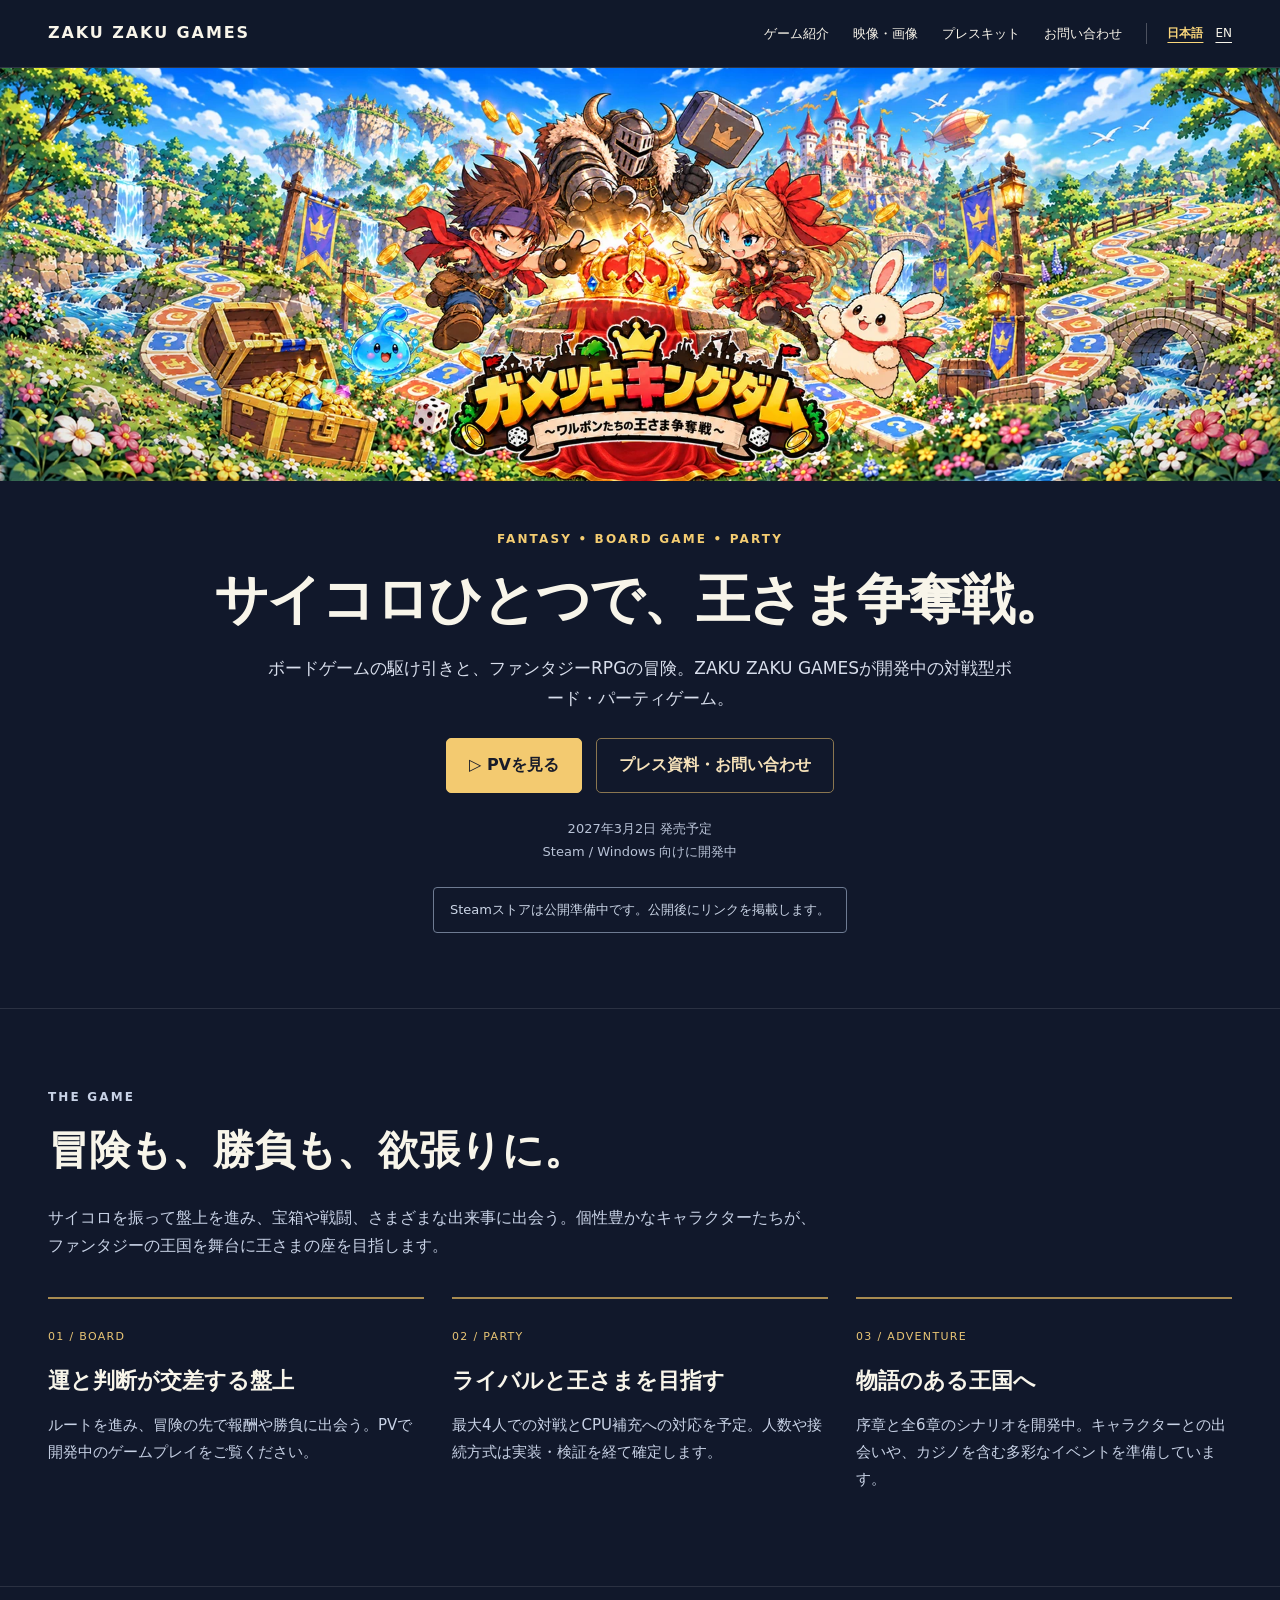
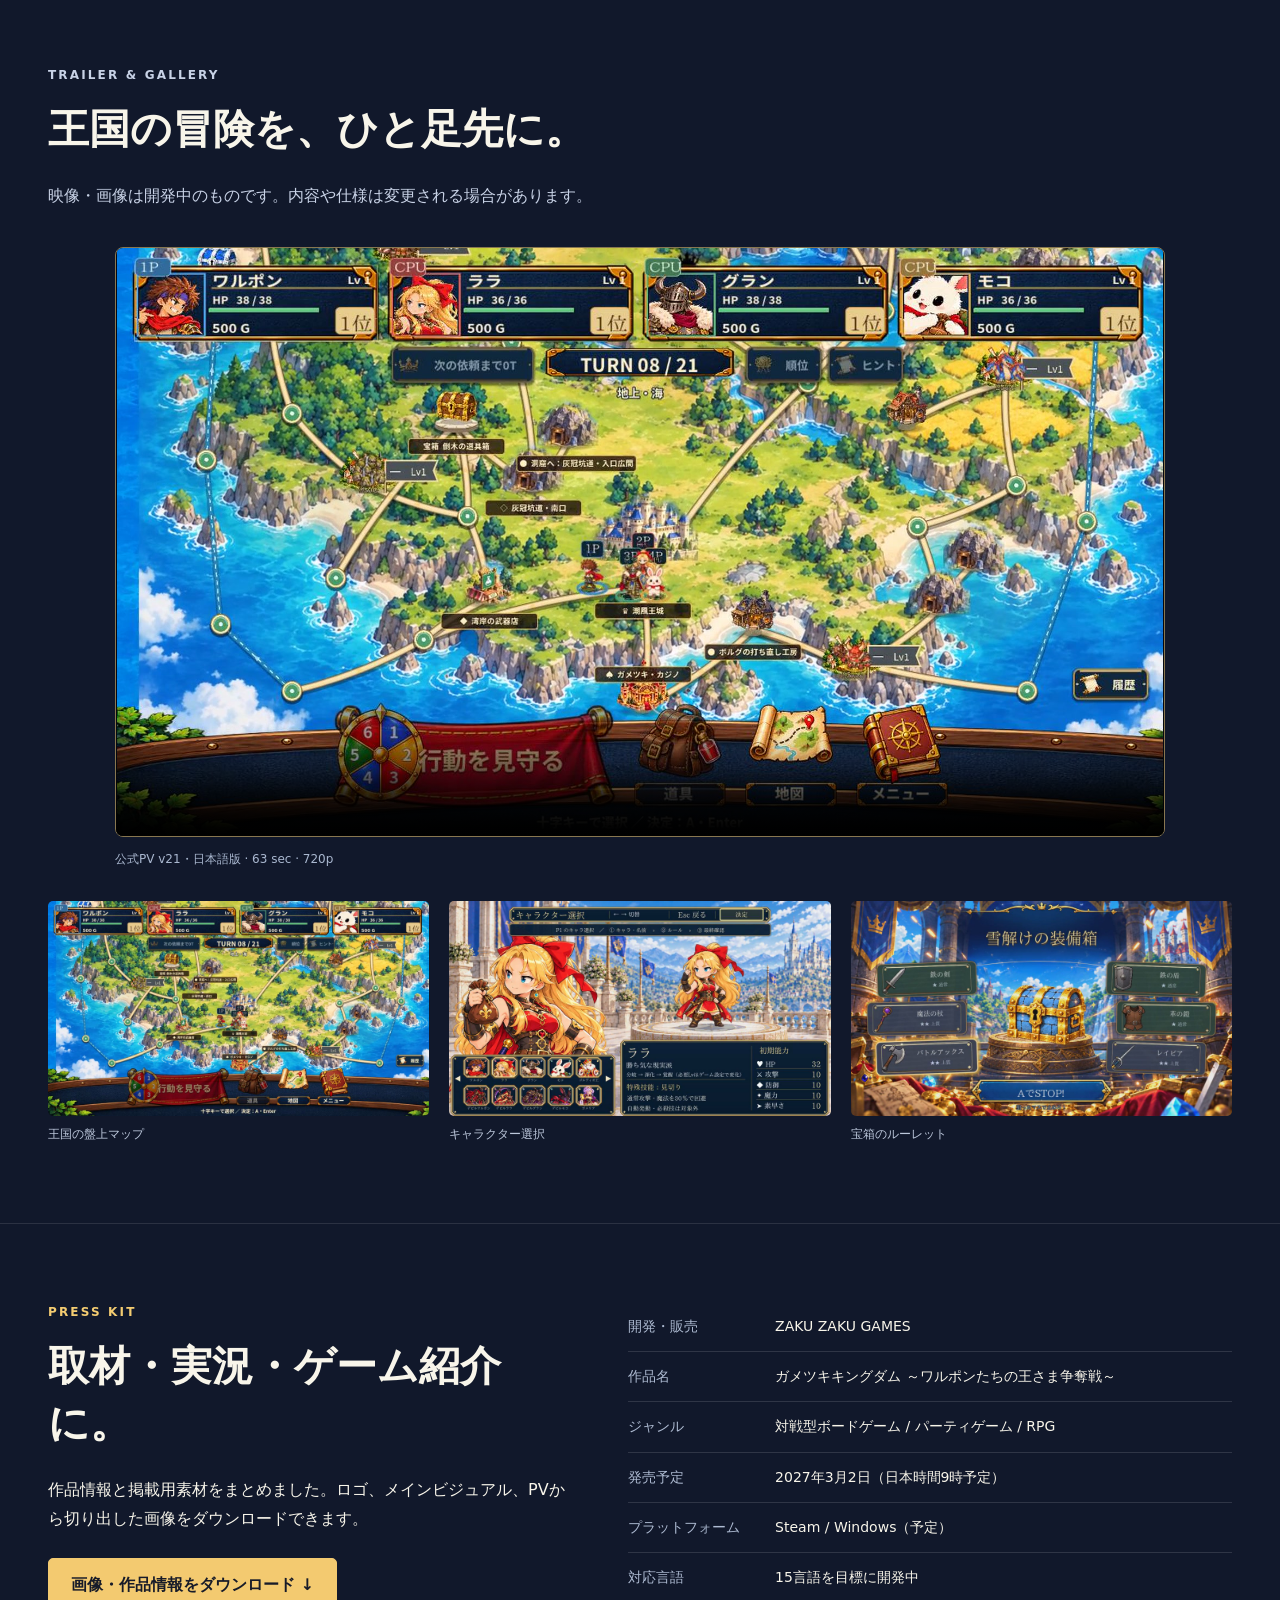
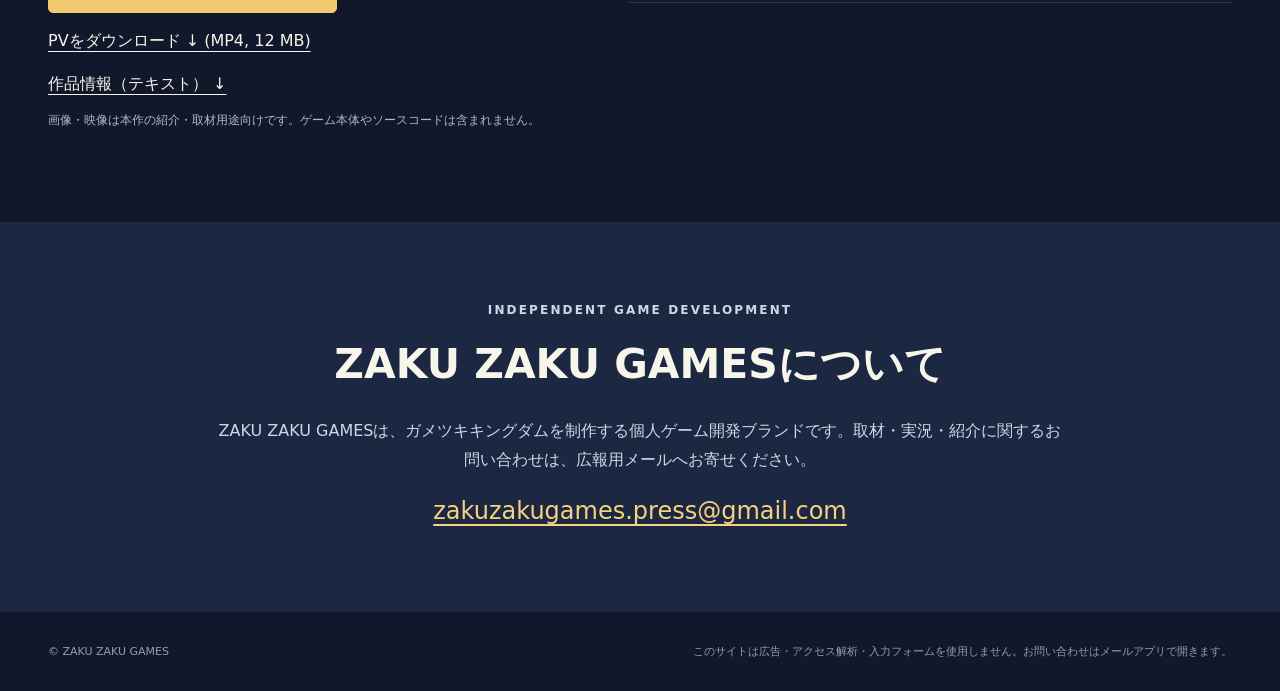
==== index.html @ ec9ef12f "Add approved bilingual website and promotional media" ====
<!doctype html><html lang="ja"><head><meta charset="utf-8"><meta name="viewport" content="width=device-width,initial-scale=1"><title>ガメツキキングダム ～ワルポンたちの王さま争奪戦～ | ZAKU ZAKU GAMES</title><meta name="description" content="ボードゲームの駆け引きと、ファンタジーRPGの冒険。ZAKU ZAKU GAMESが開発中の対戦型ボード・パーティゲーム。"><meta name="theme-color" content="#11182b"><meta property="og:type" content="website"><meta property="og:title" content="ガメツキキングダム ～ワルポンたちの王さま争奪戦～"><meta property="og:description" content="ボードゲームの駆け引きと、ファンタジーRPGの冒険。ZAKU ZAKU GAMESが開発中の対戦型ボード・パーティゲーム。"><meta property="og:image" content="./assets/hero-ja-wide.webp"><link rel="stylesheet" href="./style.css"><link rel="alternate" hreflang="ja" href="./index.html"><link rel="alternate" hreflang="en" href="./en/index.html"></head><body><a class="skip" href="#main">本文へ移動</a><header><nav aria-label="メインナビゲーション"><a class="brand" href="./index.html">ZAKU ZAKU GAMES</a><a class="navlink" href="#game">ゲーム紹介</a><a class="navlink" href="#media">映像・画像</a><a class="navlink" href="#press">プレスキット</a><a class="navlink" href="#contact">お問い合わせ</a><div class="lang"><a href="./index.html" lang="ja" aria-current="page">日本語</a><a href="./en/index.html" lang="en" >EN</a></div></nav></header><main id="main"><picture><source media="(max-width:750px)" srcset="./assets/hero-ja-narrow.webp"><img class="hero-art" src="./assets/hero-ja-wide.webp" width="1920" height="620" alt="ガメツキキングダム ～ワルポンたちの王さま争奪戦～" fetchpriority="high"></picture><section class="intro"><p class="eyebrow">FANTASY • BOARD GAME • PARTY</p><h1>サイコロひとつで、王さま争奪戦。</h1><p class="lead">ボードゲームの駆け引きと、ファンタジーRPGの冒険。ZAKU ZAKU GAMESが開発中の対戦型ボード・パーティゲーム。</p><div class="buttons"><a class="button" href="#media">▷ PVを見る</a><a class="button secondary" href="#press">プレス資料・お問い合わせ</a></div><p class="release">2027年3月2日 発売予定<br>Steam / Windows 向けに開発中</p><p class="steam-note">Steamストアは公開準備中です。公開後にリンクを掲載します。</p></section><div class="divider"><section class="section" id="game"><div class="section-head"><p class="eyebrow">THE GAME</p><h2>冒険も、勝負も、欲張りに。</h2><p>サイコロを振って盤上を進み、宝箱や戦闘、さまざまな出来事に出会う。個性豊かなキャラクターたちが、ファンタジーの王国を舞台に王さまの座を目指します。</p></div><div class="cards"><article class="card"><small>01 / BOARD</small><h3>運と判断が交差する盤上</h3><p>ルートを進み、冒険の先で報酬や勝負に出会う。PVで開発中のゲームプレイをご覧ください。</p></article><article class="card"><small>02 / PARTY</small><h3>ライバルと王さまを目指す</h3><p>最大4人での対戦とCPU補充への対応を予定。人数や接続方式は実装・検証を経て確定します。</p></article><article class="card"><small>03 / ADVENTURE</small><h3>物語のある王国へ</h3><p>序章と全6章のシナリオを開発中。キャラクターとの出会いや、カジノを含む多彩なイベントを準備しています。</p></article></div></section></div><div class="divider"><section class="section" id="media"><div class="section-head"><p class="eyebrow">TRAILER & GALLERY</p><h2>王国の冒険を、ひと足先に。</h2><p>映像・画像は開発中のものです。内容や仕様は変更される場合があります。</p></div><div class="video-wrap"><video controls playsinline preload="none" poster="./assets/screen-10.jpg" aria-label="公式PV v21・日本語版"><source src="./assets/pv-ja.mp4" type="video/mp4"></video><p class="notice">公式PV v21・日本語版 · 63 sec · 720p</p></div><div class="gallery"><figure><a href="./assets/screen-10.jpg"><img src="./assets/screen-10.jpg" alt="王国の盤上マップ" loading="lazy" width="1920" height="1080"></a><figcaption>王国の盤上マップ</figcaption></figure><figure><a href="./assets/screen-20.jpg"><img src="./assets/screen-20.jpg" alt="キャラクター選択" loading="lazy" width="1920" height="1080"></a><figcaption>キャラクター選択</figcaption></figure><figure><a href="./assets/screen-30.jpg"><img src="./assets/screen-30.jpg" alt="宝箱のルーレット" loading="lazy" width="1920" height="1080"></a><figcaption>宝箱のルーレット</figcaption></figure></div></section></div><div class="divider"><section class="section" id="press"><div class="press-grid"><div><p class="eyebrow">PRESS KIT</p><h2>取材・実況・ゲーム紹介に。</h2><p>作品情報と掲載用素材をまとめました。ロゴ、メインビジュアル、PVから切り出した画像をダウンロードできます。</p><div class="press-actions"><a class="button" href="./press/press-images.zip" download>画像・作品情報をダウンロード ↓</a><a href="./assets/pv-ja.mp4" download>PVをダウンロード ↓ (MP4, 12 MB)</a><a href="./press/facts-ja.txt" download>作品情報（テキスト） ↓</a></div><p class="notice">画像・映像は本作の紹介・取材用途向けです。ゲーム本体やソースコードは含まれません。</p></div><dl class="facts"><div><dt>開発・販売</dt><dd>ZAKU ZAKU GAMES</dd></div><div><dt>作品名</dt><dd>ガメツキキングダム ～ワルポンたちの王さま争奪戦～</dd></div><div><dt>ジャンル</dt><dd>対戦型ボードゲーム / パーティゲーム / RPG</dd></div><div><dt>発売予定</dt><dd>2027年3月2日（日本時間9時予定）</dd></div><div><dt>プラットフォーム</dt><dd>Steam / Windows（予定）</dd></div><div><dt>対応言語</dt><dd>15言語を目標に開発中</dd></div></dl></div></section></div><div class="contact" id="contact"><section class="section"><p class="eyebrow">INDEPENDENT GAME DEVELOPMENT</p><h2>ZAKU ZAKU GAMESについて</h2><p>ZAKU ZAKU GAMESは、ガメツキキングダムを制作する個人ゲーム開発ブランドです。取材・実況・紹介に関するお問い合わせは、広報用メールへお寄せください。</p><a class="email" href="mailto:zakuzakugames.press@gmail.com">zakuzakugames.press@gmail.com</a></section></div></main><footer><span>© ZAKU ZAKU GAMES</span><p>このサイトは広告・アクセス解析・入力フォームを使用しません。お問い合わせはメールアプリで開きます。</p></footer></body></html>
---- style.css ----
*{box-sizing:border-box}html{scroll-behavior:smooth;scroll-padding-top:90px}body{margin:0;background:#11182b;color:#f8f5ea;font-family:system-ui,-apple-system,"Noto Sans JP",sans-serif;line-height:1.8}a{color:inherit;text-underline-offset:5px}a:hover{color:#fbd77b}a:focus-visible,video:focus-visible{outline:3px solid #fbd77b;outline-offset:5px}.skip{position:absolute;top:-70px}.skip:focus{top:10px;background:#11182b;padding:10px;z-index:10}header{background:#11182bf5;border-bottom:1px solid #ffffff20;position:sticky;top:0;z-index:5}nav{max-width:1240px;margin:auto;display:flex;gap:24px;align-items:center;padding:19px 28px}.brand{font-size:16px;letter-spacing:.12em;font-weight:850;text-decoration:none;margin-right:auto}.navlink{font-size:13px;text-decoration:none}.lang{font-size:12px;display:flex;gap:12px;border-left:1px solid #ffffff40;padding-left:20px}.lang [aria-current]{color:#fbd77b;font-weight:800}.hero-art{display:block;width:100%;height:auto}.intro{max-width:1160px;margin:auto;text-align:center;padding:48px 24px 62px}.eyebrow{color:#f4cc71;letter-spacing:.18em;font-size:12px;font-weight:800;margin:0 0 14px}h1{font-size:clamp(30px,4.2vw,56px);line-height:1.3;margin:0 0 18px;letter-spacing:-.025em}h2{font-size:clamp(27px,3.2vw,42px);line-height:1.4;margin:0 0 24px}h3{font-size:22px;line-height:1.5;margin:14px 0}.lead{font-size:17px;color:#d9dfed;max-width:760px;margin:0 auto 24px}.buttons{display:flex;justify-content:center;gap:14px;flex-wrap:wrap}.button{display:inline-block;text-decoration:none;padding:12px 22px;border-radius:5px;font-weight:750;background:#f3ca70;color:#171b29;border:1px solid #f3ca70}.button:hover{background:#ffe4a3;color:#171b29}.button.secondary{color:#f6e2ba;background:transparent;border-color:#8a7650}.release{font-size:13px;color:#b9c3d7;margin:24px 0 0}.section{padding:78px 28px;max-width:1240px;margin:auto}.section-head{max-width:780px;margin-bottom:36px}.section-head p{color:#c8d2e6}.divider{border-top:1px solid #ffffff1c}.cards{display:grid;grid-template-columns:repeat(3,1fr);gap:28px}.card{border-top:2px solid #a88b51;padding-top:22px}.card p{color:#c8d2e6;font-size:15px}.card small{color:#e9c575;letter-spacing:.12em;font-size:11px}video{display:block;width:100%;background:#060910;aspect-ratio:16/9;border-radius:8px;border:1px solid #887750}.video-wrap{max-width:1050px;margin:auto}.notice{color:#aab8d0;font-size:12px}.gallery{display:grid;grid-template-columns:repeat(3,1fr);gap:20px;margin-top:30px}figure{margin:0}figure img{width:100%;height:auto;border-radius:5px;display:block}figcaption{font-size:12px;color:#bdc8dc;margin-top:8px}.press-grid{display:grid;grid-template-columns:1fr 1.15fr;gap:55px}.facts{margin:0;font-size:14px}.facts div{padding:12px 0;border-bottom:1px solid #ffffff20;display:grid;grid-template-columns:135px 1fr;gap:12px}dt{color:#aebbd2}dd{margin:0;overflow-wrap:anywhere}.press-actions{display:flex;flex-direction:column;align-items:flex-start;gap:14px;margin-top:24px}.contact{background:#1c2841}.contact .section{max-width:900px;text-align:center}.email{font-size:clamp(16px,3vw,24px);overflow-wrap:anywhere;color:#f6d182}.contact p{color:#ced7e8}.steam-note{display:inline-block;border:1px solid #6e7b92;padding:10px 16px;border-radius:4px;font-size:13px;color:#cbd5e6;margin-top:24px}footer{padding:30px 28px;max-width:1240px;margin:auto;display:flex;gap:30px;justify-content:space-between;color:#8f9db6;font-size:11px}footer p{margin:0;max-width:650px}@media(max-width:750px){nav{padding:15px 18px;gap:12px;flex-wrap:wrap}.brand{font-size:13px}.navlink{display:none}.lang{padding-left:12px}.intro{padding:32px 20px 44px}.lead{font-size:15px}.section{padding:48px 20px}.cards{grid-template-columns:1fr;gap:25px}.card h3{margin:8px 0}.gallery{grid-template-columns:1fr;gap:20px}.press-grid{grid-template-columns:1fr;gap:28px}.facts div{grid-template-columns:105px 1fr}footer{flex-direction:column;gap:14px}.buttons .button{width:100%}}@media(prefers-reduced-motion:reduce){html{scroll-behavior:auto}}
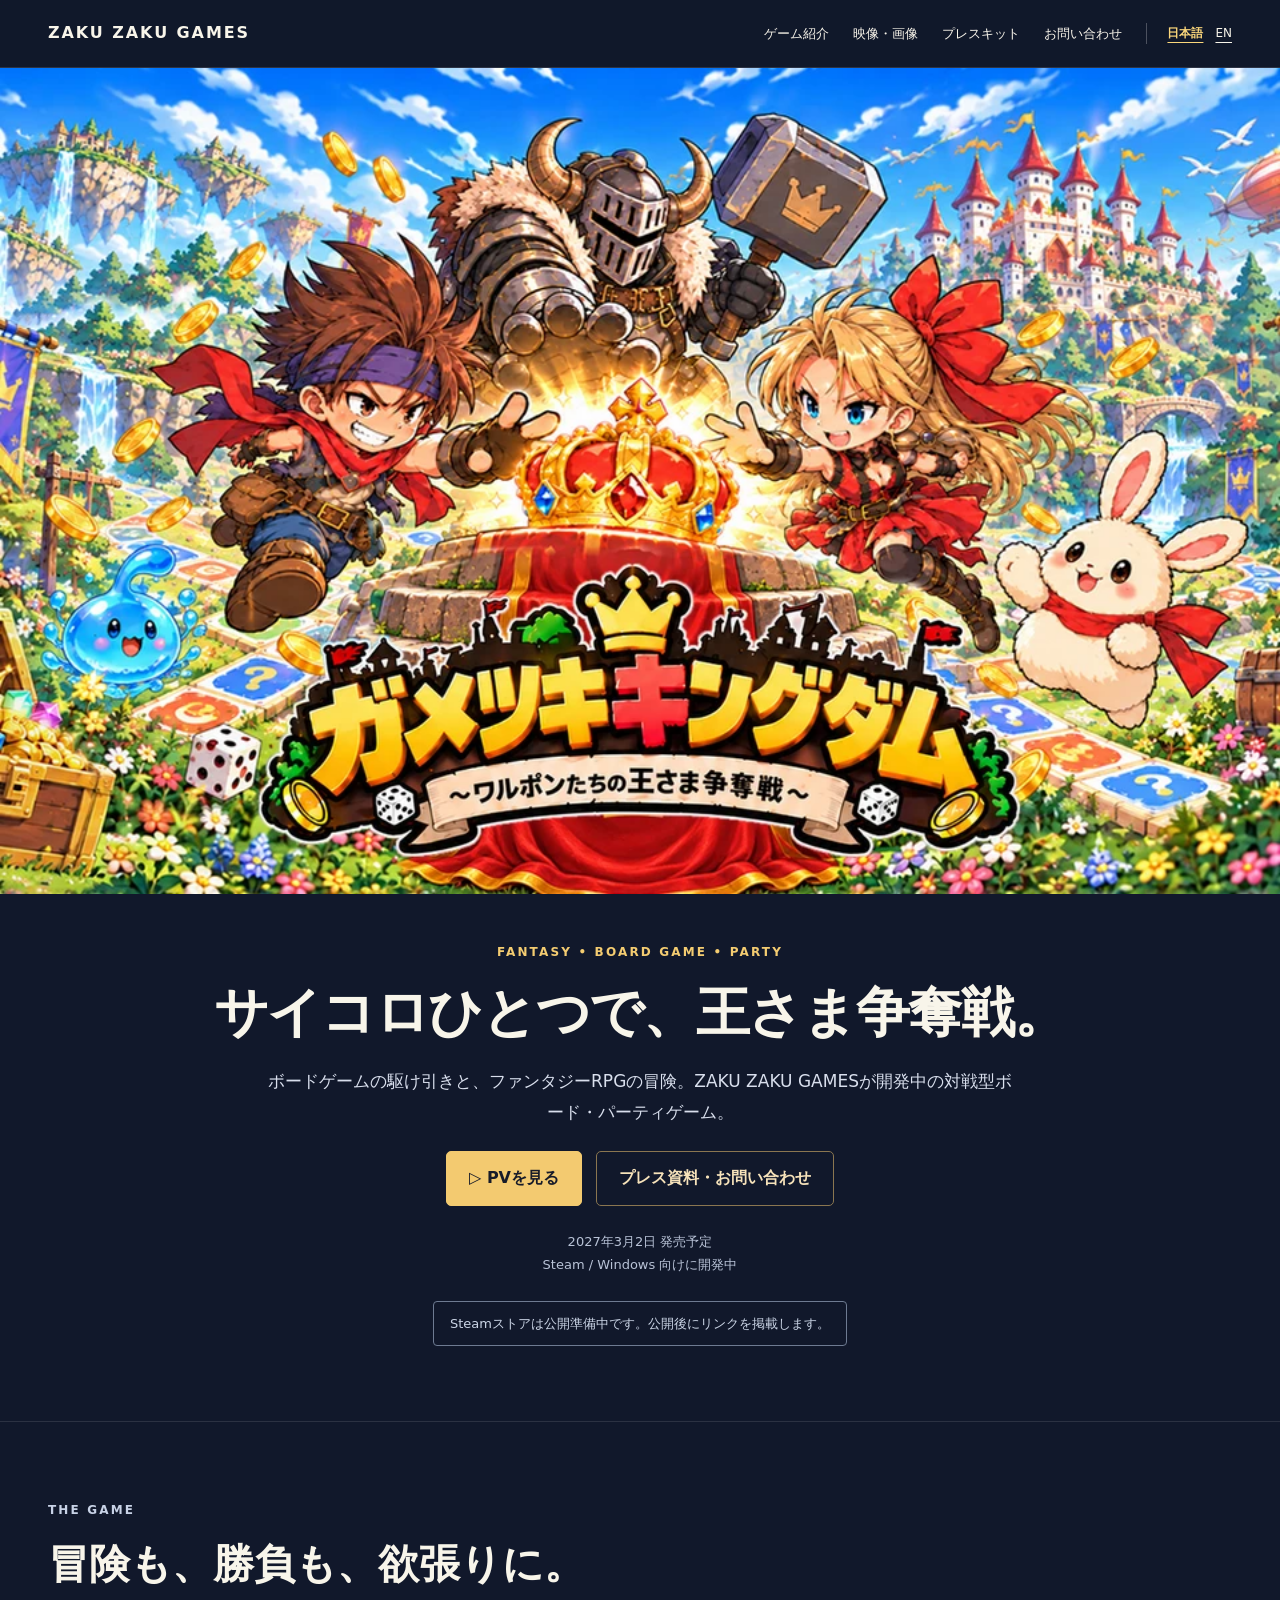
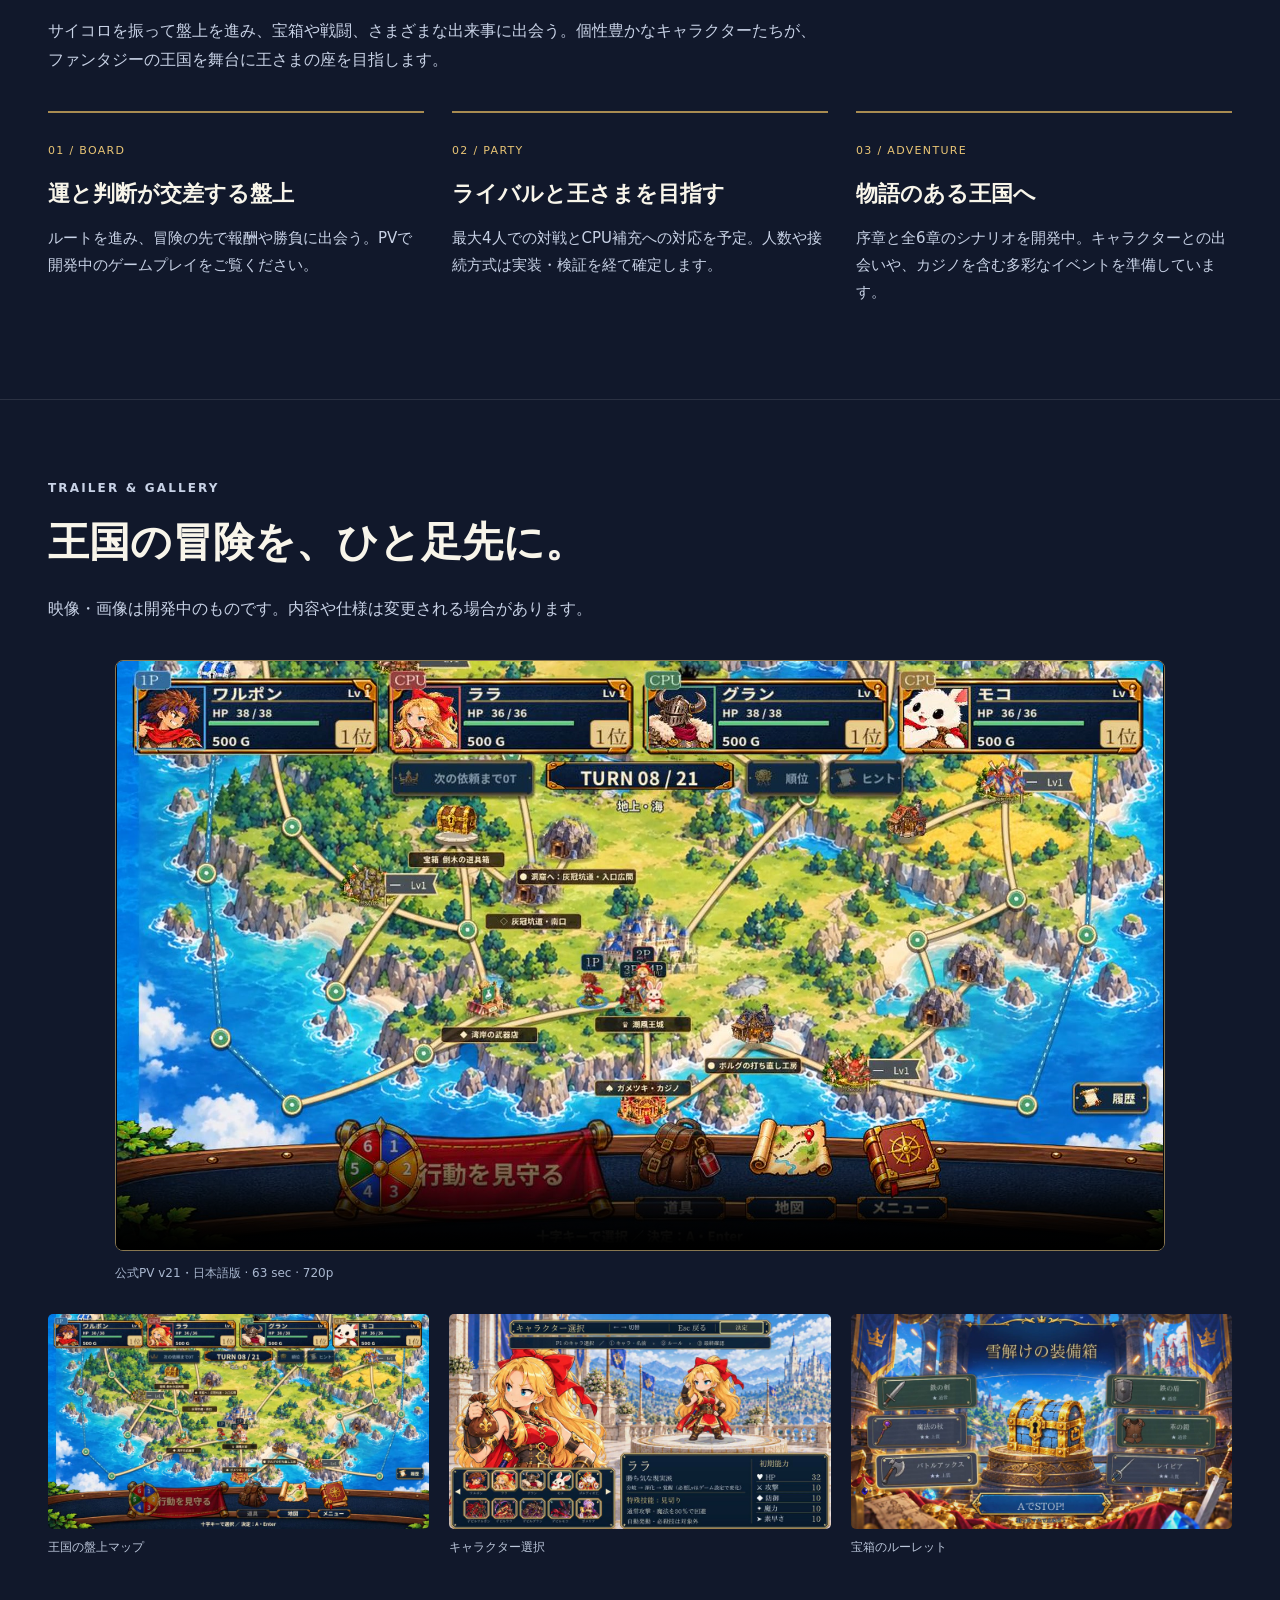
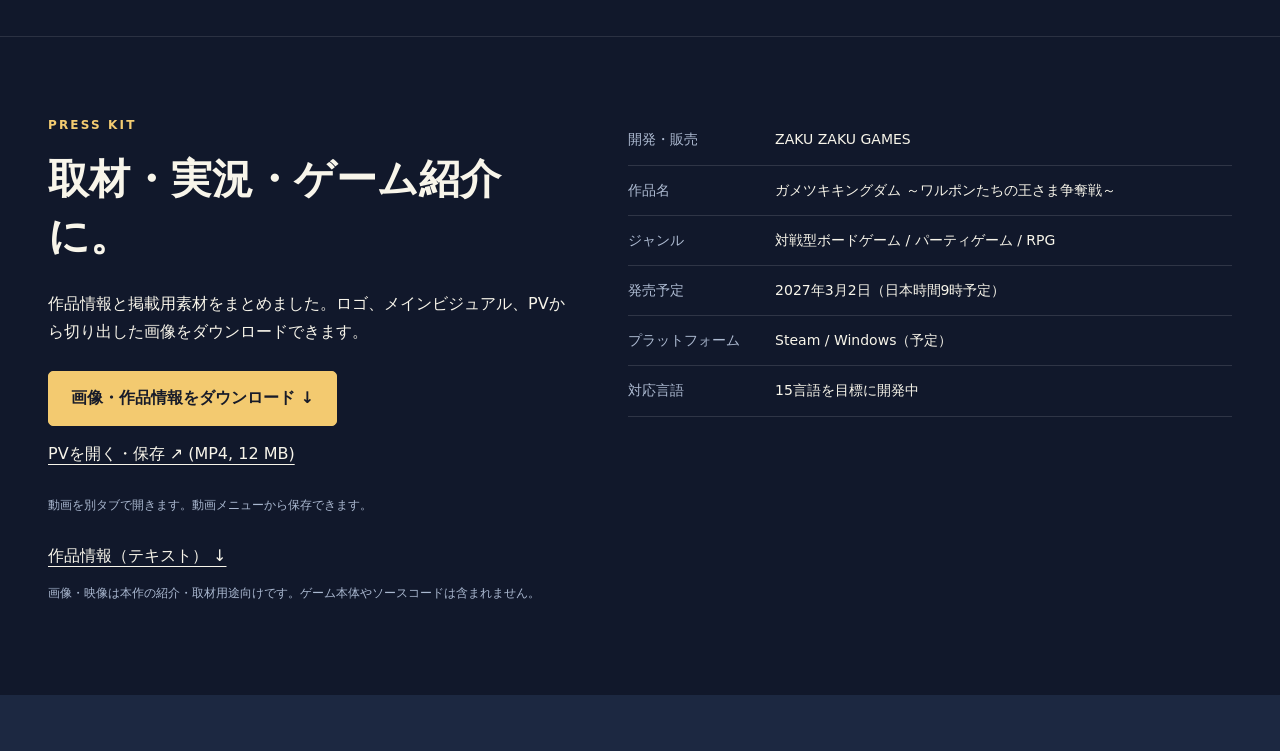
==== commit 69dd85ee: "Sync published Japanese SEO, canonical URLs and sitemap" ====
--- a/index.html
+++ b/index.html
@@ -1 +1 @@
-<!doctype html><html lang="ja"><head><meta charset="utf-8"><meta name="viewport" content="width=device-width,initial-scale=1"><title>ガメツキキングダム ～ワルポンたちの王さま争奪戦～ | ZAKU ZAKU GAMES</title><meta name="description" content="ボードゲームの駆け引きと、ファンタジーRPGの冒険。ZAKU ZAKU GAMESが開発中の対戦型ボード・パーティゲーム。"><meta name="theme-color" content="#11182b"><meta property="og:type" content="website"><meta property="og:title" content="ガメツキキングダム ～ワルポンたちの王さま争奪戦～"><meta property="og:description" content="ボードゲームの駆け引きと、ファンタジーRPGの冒険。ZAKU ZAKU GAMESが開発中の対戦型ボード・パーティゲーム。"><meta property="og:image" content="./assets/hero-ja-wide.webp"><link rel="stylesheet" href="./style.css"><link rel="alternate" hreflang="ja" href="./index.html"><link rel="alternate" hreflang="en" href="./en/index.html"></head><body><a class="skip" href="#main">本文へ移動</a><header><nav aria-label="メインナビゲーション"><a class="brand" href="./index.html">ZAKU ZAKU GAMES</a><a class="navlink" href="#game">ゲーム紹介</a><a class="navlink" href="#media">映像・画像</a><a class="navlink" href="#press">プレスキット</a><a class="navlink" href="#contact">お問い合わせ</a><div class="lang"><a href="./index.html" lang="ja" aria-current="page">日本語</a><a href="./en/index.html" lang="en" >EN</a></div></nav></header><main id="main"><picture><source media="(max-width:750px)" srcset="./assets/hero-ja-narrow.webp"><img class="hero-art" src="./assets/hero-ja-wide.webp" width="1920" height="620" alt="ガメツキキングダム ～ワルポンたちの王さま争奪戦～" fetchpriority="high"></picture><section class="intro"><p class="eyebrow">FANTASY • BOARD GAME • PARTY</p><h1>サイコロひとつで、王さま争奪戦。</h1><p class="lead">ボードゲームの駆け引きと、ファンタジーRPGの冒険。ZAKU ZAKU GAMESが開発中の対戦型ボード・パーティゲーム。</p><div class="buttons"><a class="button" href="#media">▷ PVを見る</a><a class="button secondary" href="#press">プレス資料・お問い合わせ</a></div><p class="release">2027年3月2日 発売予定<br>Steam / Windows 向けに開発中</p><p class="steam-note">Steamストアは公開準備中です。公開後にリンクを掲載します。</p></section><div class="divider"><section class="section" id="game"><div class="section-head"><p class="eyebrow">THE GAME</p><h2>冒険も、勝負も、欲張りに。</h2><p>サイコロを振って盤上を進み、宝箱や戦闘、さまざまな出来事に出会う。個性豊かなキャラクターたちが、ファンタジーの王国を舞台に王さまの座を目指します。</p></div><div class="cards"><article class="card"><small>01 / BOARD</small><h3>運と判断が交差する盤上</h3><p>ルートを進み、冒険の先で報酬や勝負に出会う。PVで開発中のゲームプレイをご覧ください。</p></article><article class="card"><small>02 / PARTY</small><h3>ライバルと王さまを目指す</h3><p>最大4人での対戦とCPU補充への対応を予定。人数や接続方式は実装・検証を経て確定します。</p></article><article class="card"><small>03 / ADVENTURE</small><h3>物語のある王国へ</h3><p>序章と全6章のシナリオを開発中。キャラクターとの出会いや、カジノを含む多彩なイベントを準備しています。</p></article></div></section></div><div class="divider"><section class="section" id="media"><div class="section-head"><p class="eyebrow">TRAILER & GALLERY</p><h2>王国の冒険を、ひと足先に。</h2><p>映像・画像は開発中のものです。内容や仕様は変更される場合があります。</p></div><div class="video-wrap"><video controls playsinline preload="none" poster="./assets/screen-10.jpg" aria-label="公式PV v21・日本語版"><source src="./assets/pv-ja.mp4" type="video/mp4"></video><p class="notice">公式PV v21・日本語版 · 63 sec · 720p</p></div><div class="gallery"><figure><a href="./assets/screen-10.jpg"><img src="./assets/screen-10.jpg" alt="王国の盤上マップ" loading="lazy" width="1920" height="1080"></a><figcaption>王国の盤上マップ</figcaption></figure><figure><a href="./assets/screen-20.jpg"><img src="./assets/screen-20.jpg" alt="キャラクター選択" loading="lazy" width="1920" height="1080"></a><figcaption>キャラクター選択</figcaption></figure><figure><a href="./assets/screen-30.jpg"><img src="./assets/screen-30.jpg" alt="宝箱のルーレット" loading="lazy" width="1920" height="1080"></a><figcaption>宝箱のルーレット</figcaption></figure></div></section></div><div class="divider"><section class="section" id="press"><div class="press-grid"><div><p class="eyebrow">PRESS KIT</p><h2>取材・実況・ゲーム紹介に。</h2><p>作品情報と掲載用素材をまとめました。ロゴ、メインビジュアル、PVから切り出した画像をダウンロードできます。</p><div class="press-actions"><a class="button" href="./press/press-images.zip" download>画像・作品情報をダウンロード ↓</a><a href="./assets/pv-ja.mp4" download>PVをダウンロード ↓ (MP4, 12 MB)</a><a href="./press/facts-ja.txt" download>作品情報（テキスト） ↓</a></div><p class="notice">画像・映像は本作の紹介・取材用途向けです。ゲーム本体やソースコードは含まれません。</p></div><dl class="facts"><div><dt>開発・販売</dt><dd>ZAKU ZAKU GAMES</dd></div><div><dt>作品名</dt><dd>ガメツキキングダム ～ワルポンたちの王さま争奪戦～</dd></div><div><dt>ジャンル</dt><dd>対戦型ボードゲーム / パーティゲーム / RPG</dd></div><div><dt>発売予定</dt><dd>2027年3月2日（日本時間9時予定）</dd></div><div><dt>プラットフォーム</dt><dd>Steam / Windows（予定）</dd></div><div><dt>対応言語</dt><dd>15言語を目標に開発中</dd></div></dl></div></section></div><div class="contact" id="contact"><section class="section"><p class="eyebrow">INDEPENDENT GAME DEVELOPMENT</p><h2>ZAKU ZAKU GAMESについて</h2><p>ZAKU ZAKU GAMESは、ガメツキキングダムを制作する個人ゲーム開発ブランドです。取材・実況・紹介に関するお問い合わせは、広報用メールへお寄せください。</p><a class="email" href="mailto:zakuzakugames.press@gmail.com">zakuzakugames.press@gmail.com</a></section></div></main><footer><span>© ZAKU ZAKU GAMES</span><p>このサイトは広告・アクセス解析・入力フォームを使用しません。お問い合わせはメールアプリで開きます。</p></footer></body></html>+<!doctype html><html lang="ja"><head><meta charset="utf-8"><meta name="viewport" content="width=device-width,initial-scale=1"><title>ガメツキキングダム ～ワルポンたちの王さま争奪戦～ | ZAKU ZAKU GAMES</title><meta name="description" content="ボードゲームの駆け引きと、ファンタジーRPGの冒険。ZAKU ZAKU GAMESが開発中の対戦型ボード・パーティゲーム。"><meta name="theme-color" content="#11182b"><meta property="og:type" content="website"><meta property="og:title" content="ガメツキキングダム ～ワルポンたちの王さま争奪戦～"><meta property="og:description" content="ボードゲームの駆け引きと、ファンタジーRPGの冒険。ZAKU ZAKU GAMESが開発中の対戦型ボード・パーティゲーム。"><meta property="og:image" content="https://zakuzaku-games.abrdns.com/assets/hero-ja-wide.webp"><link rel="stylesheet" href="./style.css"><link rel="canonical" href="https://zakuzaku-games.abrdns.com/"><meta property="og:url" content="https://zakuzaku-games.abrdns.com/"><meta property="og:site_name" content="ZAKU ZAKU GAMES"><meta property="og:locale" content="ja_JP"><meta name="twitter:card" content="summary_large_image"><link rel="alternate" hreflang="ja" href="https://zakuzaku-games.abrdns.com/"><link rel="alternate" hreflang="en" href="https://zakuzaku-games.abrdns.com/en/"><link rel="alternate" hreflang="x-default" href="https://zakuzaku-games.abrdns.com/"></head><body><a class="skip" href="#main">本文へ移動</a><header><nav aria-label="メインナビゲーション"><a class="brand" href="./index.html">ZAKU ZAKU GAMES</a><a class="navlink" href="#game">ゲーム紹介</a><a class="navlink" href="#media">映像・画像</a><a class="navlink" href="#press">プレスキット</a><a class="navlink" href="#contact">お問い合わせ</a><div class="lang"><a href="./index.html" lang="ja" aria-current="page">日本語</a><a href="./en/index.html" lang="en" >EN</a></div></nav></header><main id="main"><picture><source media="(max-width:750px)" srcset="./assets/hero-ja-narrow.webp"><img class="hero-art" src="./assets/hero-ja-wide.webp" width="1920" height="620" alt="ガメツキキングダム ～ワルポンたちの王さま争奪戦～" fetchpriority="high"></picture><section class="intro"><p class="eyebrow">FANTASY • BOARD GAME • PARTY</p><h1>サイコロひとつで、王さま争奪戦。</h1><p class="lead">ボードゲームの駆け引きと、ファンタジーRPGの冒険。ZAKU ZAKU GAMESが開発中の対戦型ボード・パーティゲーム。</p><div class="buttons"><a class="button" href="#media">▷ PVを見る</a><a class="button secondary" href="#press">プレス資料・お問い合わせ</a></div><p class="release">2027年3月2日 発売予定<br>Steam / Windows 向けに開発中</p><p class="steam-note">Steamストアは公開準備中です。公開後にリンクを掲載します。</p></section><div class="divider"><section class="section" id="game"><div class="section-head"><p class="eyebrow">THE GAME</p><h2>冒険も、勝負も、欲張りに。</h2><p>サイコロを振って盤上を進み、宝箱や戦闘、さまざまな出来事に出会う。個性豊かなキャラクターたちが、ファンタジーの王国を舞台に王さまの座を目指します。</p></div><div class="cards"><article class="card"><small>01 / BOARD</small><h3>運と判断が交差する盤上</h3><p>ルートを進み、冒険の先で報酬や勝負に出会う。PVで開発中のゲームプレイをご覧ください。</p></article><article class="card"><small>02 / PARTY</small><h3>ライバルと王さまを目指す</h3><p>最大4人での対戦とCPU補充への対応を予定。人数や接続方式は実装・検証を経て確定します。</p></article><article class="card"><small>03 / ADVENTURE</small><h3>物語のある王国へ</h3><p>序章と全6章のシナリオを開発中。キャラクターとの出会いや、カジノを含む多彩なイベントを準備しています。</p></article></div></section></div><div class="divider"><section class="section" id="media"><div class="section-head"><p class="eyebrow">TRAILER & GALLERY</p><h2>王国の冒険を、ひと足先に。</h2><p>映像・画像は開発中のものです。内容や仕様は変更される場合があります。</p></div><div class="video-wrap"><video controls playsinline preload="none" poster="./assets/screen-10.jpg" aria-label="公式PV v21・日本語版"><source src="https://zakuzaku-games-website.sinkokudesuna.workers.dev/assets/pv-ja.mp4" type="video/mp4"></video><p class="notice">公式PV v21・日本語版 · 63 sec · 720p</p></div><div class="gallery"><figure><a href="./assets/screen-10.jpg"><img src="./assets/screen-10.jpg" alt="王国の盤上マップ" loading="lazy" width="1920" height="1080"></a><figcaption>王国の盤上マップ</figcaption></figure><figure><a href="./assets/screen-20.jpg"><img src="./assets/screen-20.jpg" alt="キャラクター選択" loading="lazy" width="1920" height="1080"></a><figcaption>キャラクター選択</figcaption></figure><figure><a href="./assets/screen-30.jpg"><img src="./assets/screen-30.jpg" alt="宝箱のルーレット" loading="lazy" width="1920" height="1080"></a><figcaption>宝箱のルーレット</figcaption></figure></div></section></div><div class="divider"><section class="section" id="press"><div class="press-grid"><div><p class="eyebrow">PRESS KIT</p><h2>取材・実況・ゲーム紹介に。</h2><p>作品情報と掲載用素材をまとめました。ロゴ、メインビジュアル、PVから切り出した画像をダウンロードできます。</p><div class="press-actions"><a class="button" href="./press/press-images.zip" download>画像・作品情報をダウンロード ↓</a><a href="https://zakuzaku-games-website.sinkokudesuna.workers.dev/assets/pv-ja.mp4" target="_blank" rel="noopener">PVを開く・保存 ↗ (MP4, 12 MB)</a><p class="notice">動画を別タブで開きます。動画メニューから保存できます。</p><a href="./press/facts-ja.txt" download>作品情報（テキスト） ↓</a></div><p class="notice">画像・映像は本作の紹介・取材用途向けです。ゲーム本体やソースコードは含まれません。</p></div><dl class="facts"><div><dt>開発・販売</dt><dd>ZAKU ZAKU GAMES</dd></div><div><dt>作品名</dt><dd>ガメツキキングダム ～ワルポンたちの王さま争奪戦～</dd></div><div><dt>ジャンル</dt><dd>対戦型ボードゲーム / パーティゲーム / RPG</dd></div><div><dt>発売予定</dt><dd>2027年3月2日（日本時間9時予定）</dd></div><div><dt>プラットフォーム</dt><dd>Steam / Windows（予定）</dd></div><div><dt>対応言語</dt><dd>15言語を目標に開発中</dd></div></dl></div></section></div><div class="contact" id="contact"><section class="section"><p class="eyebrow">INDEPENDENT GAME DEVELOPMENT</p><h2>ZAKU ZAKU GAMESについて</h2><p>ZAKU ZAKU GAMESは、ガメツキキングダムを制作する個人ゲーム開発ブランドです。取材・実況・紹介に関するお問い合わせは、広報用メールへお寄せください。</p><a class="email" href="mailto:zakuzakugames.press@gmail.com">zakuzakugames.press@gmail.com</a></section></div></main><footer><span>© ZAKU ZAKU GAMES</span><p>このサイトは広告・アクセス解析・入力フォームを使用しません。お問い合わせはメールアプリで開きます。</p></footer></body></html>
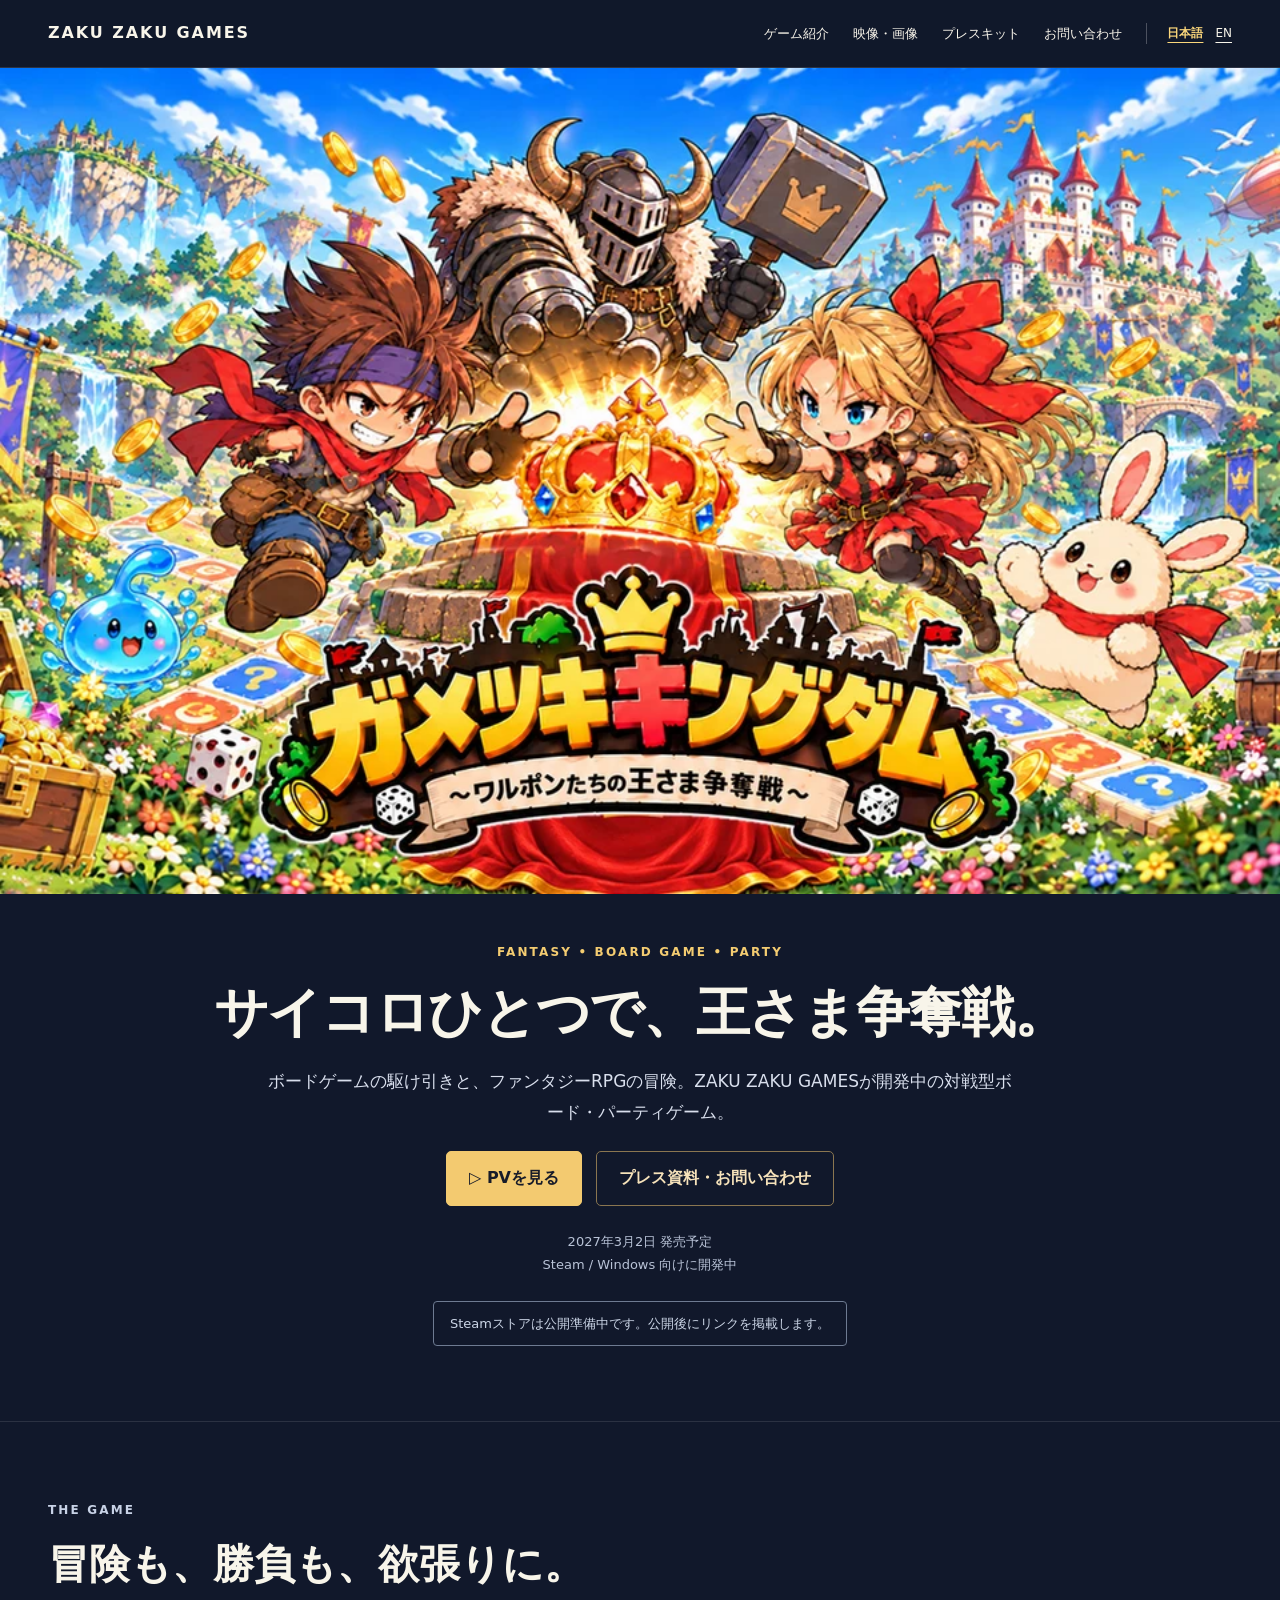
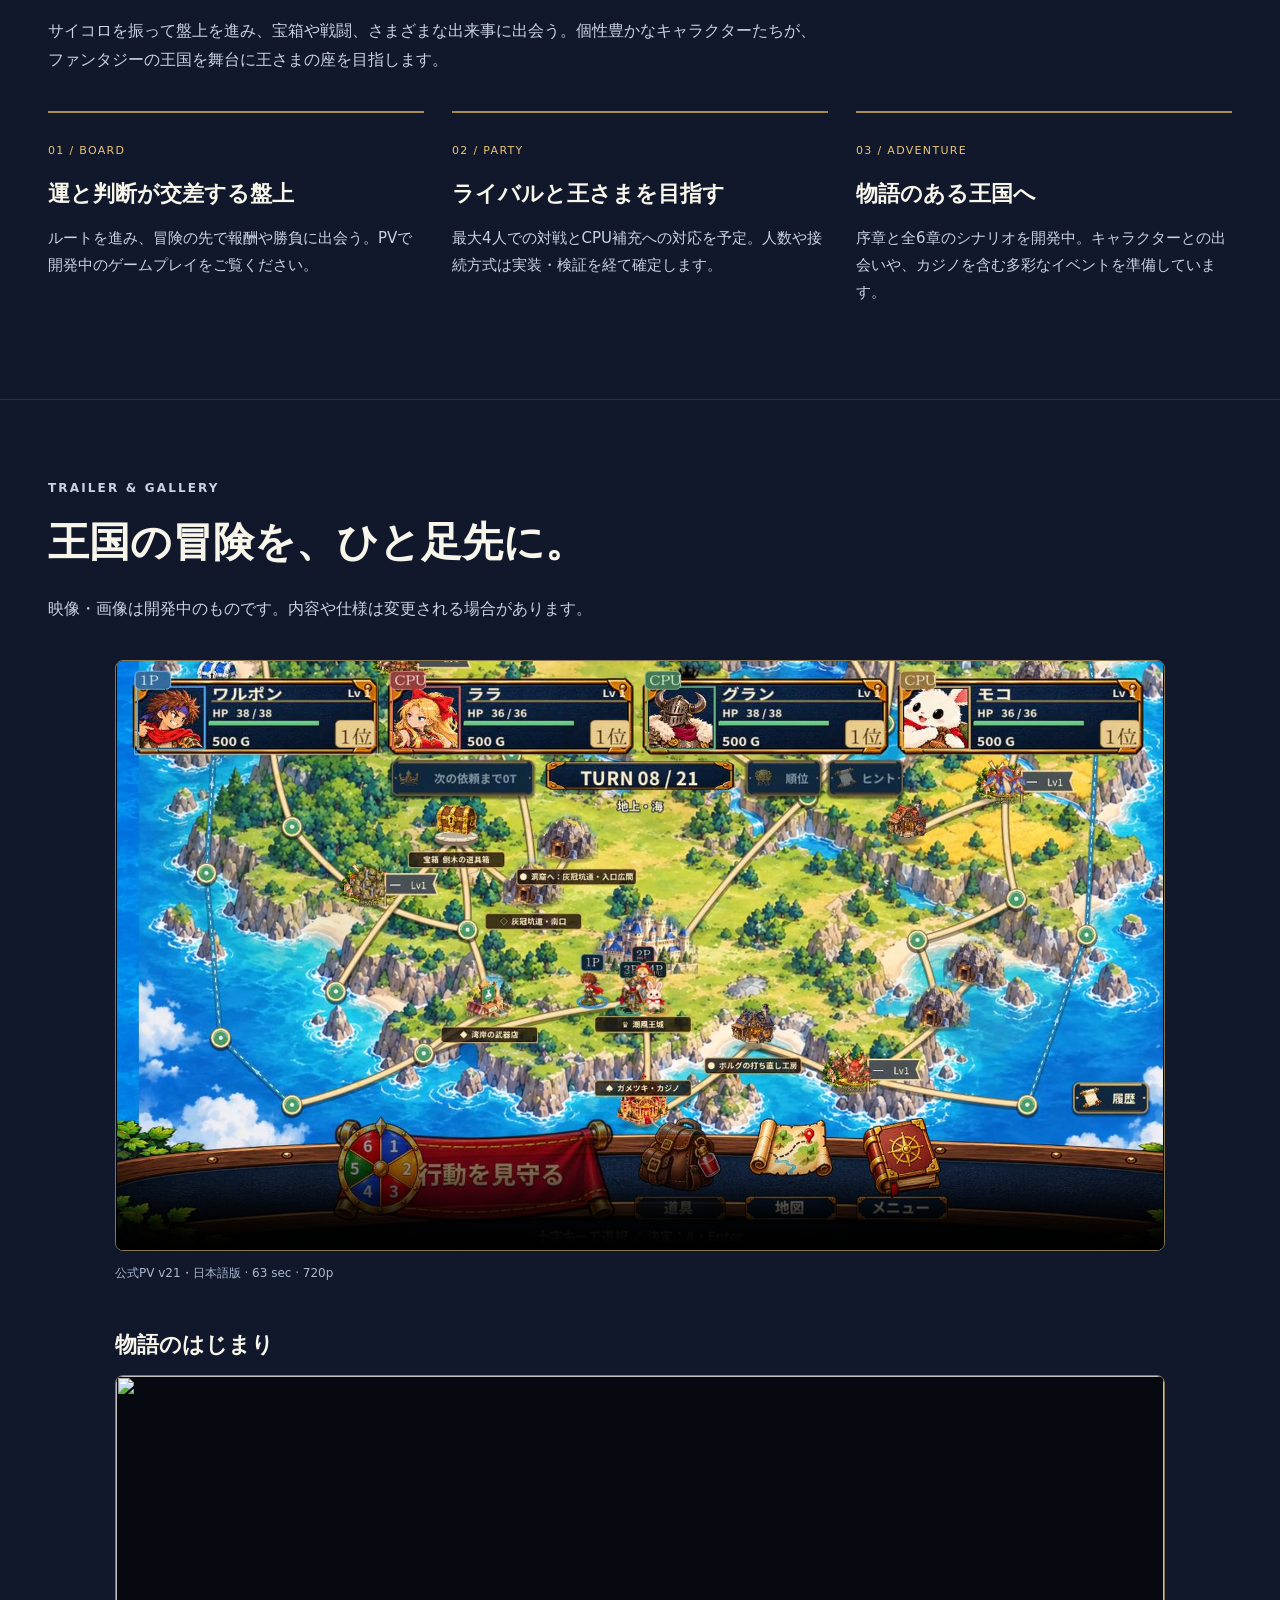
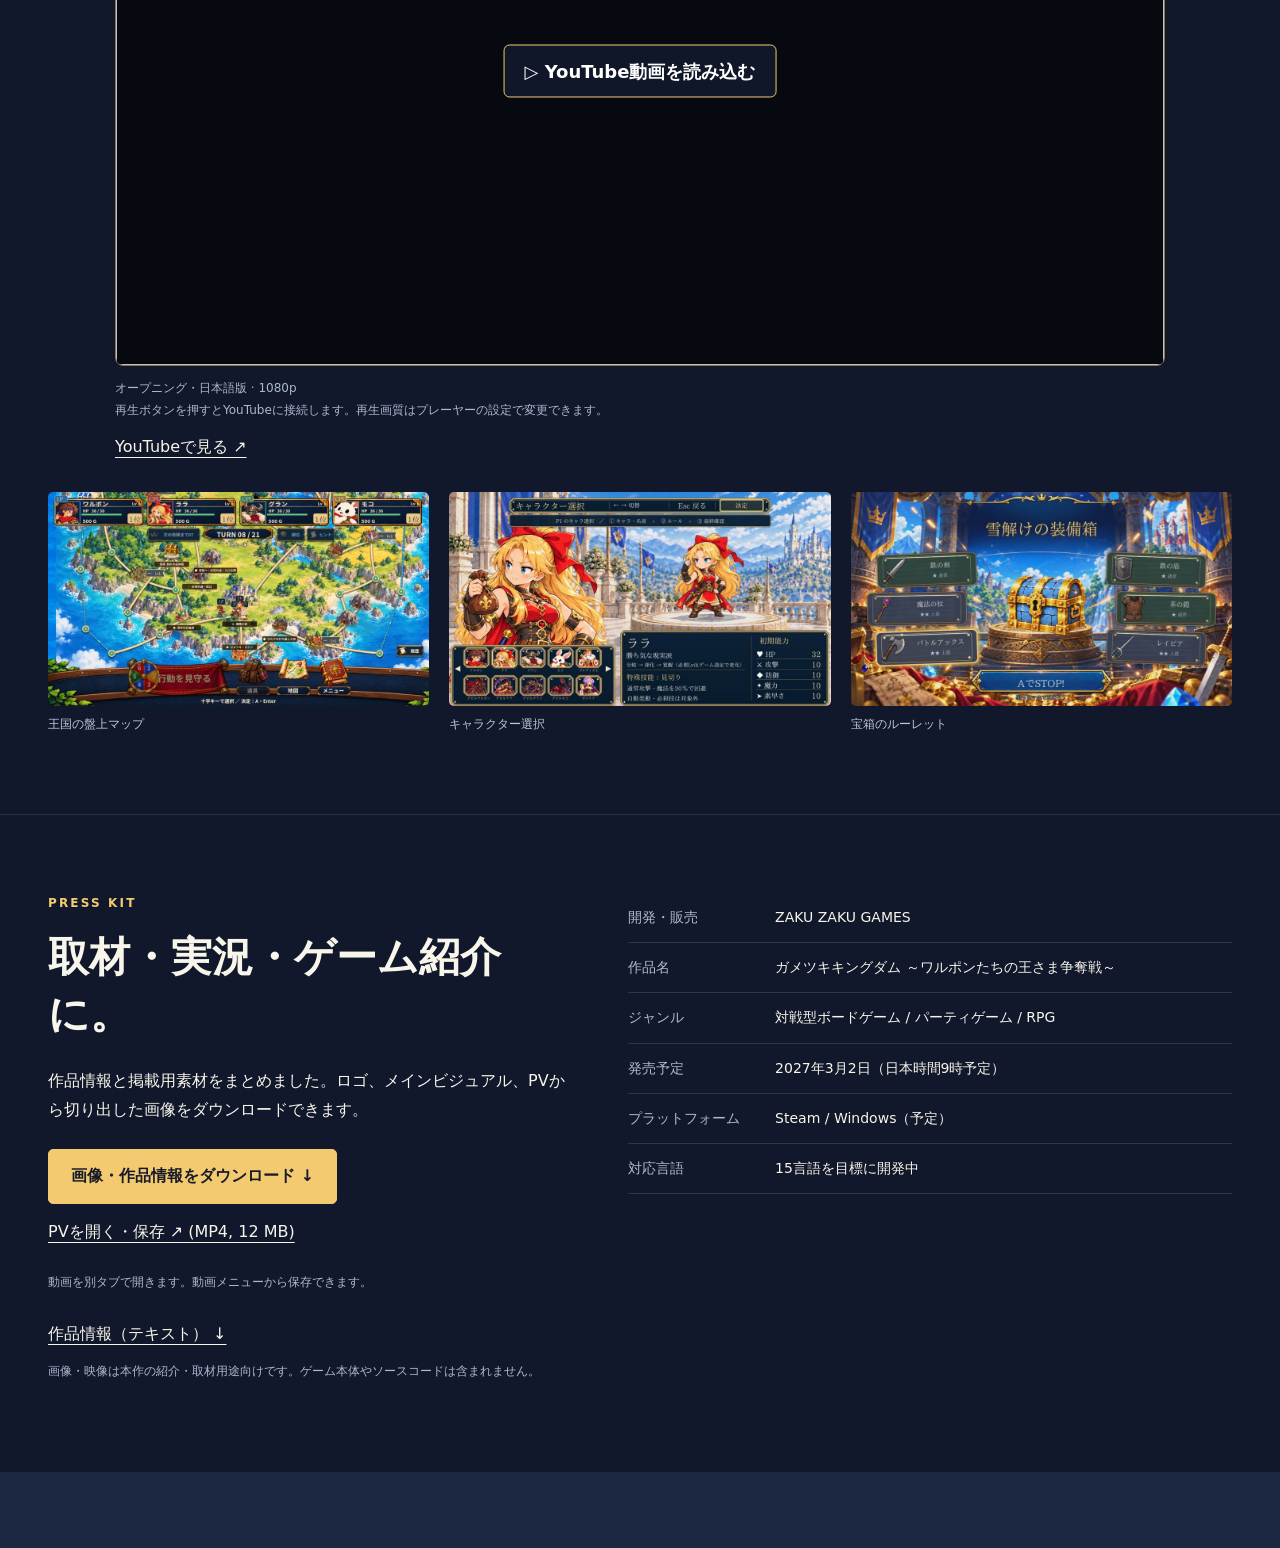
==== commit 2a7f01ac: "Add updated Japanese opening and privacy-friendly video player" ====
--- a/index.html
+++ b/index.html
@@ -1 +1 @@
-<!doctype html><html lang="ja"><head><meta charset="utf-8"><meta name="viewport" content="width=device-width,initial-scale=1"><title>ガメツキキングダム ～ワルポンたちの王さま争奪戦～ | ZAKU ZAKU GAMES</title><meta name="description" content="ボードゲームの駆け引きと、ファンタジーRPGの冒険。ZAKU ZAKU GAMESが開発中の対戦型ボード・パーティゲーム。"><meta name="theme-color" content="#11182b"><meta property="og:type" content="website"><meta property="og:title" content="ガメツキキングダム ～ワルポンたちの王さま争奪戦～"><meta property="og:description" content="ボードゲームの駆け引きと、ファンタジーRPGの冒険。ZAKU ZAKU GAMESが開発中の対戦型ボード・パーティゲーム。"><meta property="og:image" content="https://zakuzaku-games.abrdns.com/assets/hero-ja-wide.webp"><link rel="stylesheet" href="./style.css"><link rel="canonical" href="https://zakuzaku-games.abrdns.com/"><meta property="og:url" content="https://zakuzaku-games.abrdns.com/"><meta property="og:site_name" content="ZAKU ZAKU GAMES"><meta property="og:locale" content="ja_JP"><meta name="twitter:card" content="summary_large_image"><link rel="alternate" hreflang="ja" href="https://zakuzaku-games.abrdns.com/"><link rel="alternate" hreflang="en" href="https://zakuzaku-games.abrdns.com/en/"><link rel="alternate" hreflang="x-default" href="https://zakuzaku-games.abrdns.com/"></head><body><a class="skip" href="#main">本文へ移動</a><header><nav aria-label="メインナビゲーション"><a class="brand" href="./index.html">ZAKU ZAKU GAMES</a><a class="navlink" href="#game">ゲーム紹介</a><a class="navlink" href="#media">映像・画像</a><a class="navlink" href="#press">プレスキット</a><a class="navlink" href="#contact">お問い合わせ</a><div class="lang"><a href="./index.html" lang="ja" aria-current="page">日本語</a><a href="./en/index.html" lang="en" >EN</a></div></nav></header><main id="main"><picture><source media="(max-width:750px)" srcset="./assets/hero-ja-narrow.webp"><img class="hero-art" src="./assets/hero-ja-wide.webp" width="1920" height="620" alt="ガメツキキングダム ～ワルポンたちの王さま争奪戦～" fetchpriority="high"></picture><section class="intro"><p class="eyebrow">FANTASY • BOARD GAME • PARTY</p><h1>サイコロひとつで、王さま争奪戦。</h1><p class="lead">ボードゲームの駆け引きと、ファンタジーRPGの冒険。ZAKU ZAKU GAMESが開発中の対戦型ボード・パーティゲーム。</p><div class="buttons"><a class="button" href="#media">▷ PVを見る</a><a class="button secondary" href="#press">プレス資料・お問い合わせ</a></div><p class="release">2027年3月2日 発売予定<br>Steam / Windows 向けに開発中</p><p class="steam-note">Steamストアは公開準備中です。公開後にリンクを掲載します。</p></section><div class="divider"><section class="section" id="game"><div class="section-head"><p class="eyebrow">THE GAME</p><h2>冒険も、勝負も、欲張りに。</h2><p>サイコロを振って盤上を進み、宝箱や戦闘、さまざまな出来事に出会う。個性豊かなキャラクターたちが、ファンタジーの王国を舞台に王さまの座を目指します。</p></div><div class="cards"><article class="card"><small>01 / BOARD</small><h3>運と判断が交差する盤上</h3><p>ルートを進み、冒険の先で報酬や勝負に出会う。PVで開発中のゲームプレイをご覧ください。</p></article><article class="card"><small>02 / PARTY</small><h3>ライバルと王さまを目指す</h3><p>最大4人での対戦とCPU補充への対応を予定。人数や接続方式は実装・検証を経て確定します。</p></article><article class="card"><small>03 / ADVENTURE</small><h3>物語のある王国へ</h3><p>序章と全6章のシナリオを開発中。キャラクターとの出会いや、カジノを含む多彩なイベントを準備しています。</p></article></div></section></div><div class="divider"><section class="section" id="media"><div class="section-head"><p class="eyebrow">TRAILER & GALLERY</p><h2>王国の冒険を、ひと足先に。</h2><p>映像・画像は開発中のものです。内容や仕様は変更される場合があります。</p></div><div class="video-wrap"><video controls playsinline preload="none" poster="./assets/screen-10.jpg" aria-label="公式PV v21・日本語版"><source src="https://zakuzaku-games-website.sinkokudesuna.workers.dev/assets/pv-ja.mp4" type="video/mp4"></video><p class="notice">公式PV v21・日本語版 · 63 sec · 720p</p></div><div class="gallery"><figure><a href="./assets/screen-10.jpg"><img src="./assets/screen-10.jpg" alt="王国の盤上マップ" loading="lazy" width="1920" height="1080"></a><figcaption>王国の盤上マップ</figcaption></figure><figure><a href="./assets/screen-20.jpg"><img src="./assets/screen-20.jpg" alt="キャラクター選択" loading="lazy" width="1920" height="1080"></a><figcaption>キャラクター選択</figcaption></figure><figure><a href="./assets/screen-30.jpg"><img src="./assets/screen-30.jpg" alt="宝箱のルーレット" loading="lazy" width="1920" height="1080"></a><figcaption>宝箱のルーレット</figcaption></figure></div></section></div><div class="divider"><section class="section" id="press"><div class="press-grid"><div><p class="eyebrow">PRESS KIT</p><h2>取材・実況・ゲーム紹介に。</h2><p>作品情報と掲載用素材をまとめました。ロゴ、メインビジュアル、PVから切り出した画像をダウンロードできます。</p><div class="press-actions"><a class="button" href="./press/press-images.zip" download>画像・作品情報をダウンロード ↓</a><a href="https://zakuzaku-games-website.sinkokudesuna.workers.dev/assets/pv-ja.mp4" target="_blank" rel="noopener">PVを開く・保存 ↗ (MP4, 12 MB)</a><p class="notice">動画を別タブで開きます。動画メニューから保存できます。</p><a href="./press/facts-ja.txt" download>作品情報（テキスト） ↓</a></div><p class="notice">画像・映像は本作の紹介・取材用途向けです。ゲーム本体やソースコードは含まれません。</p></div><dl class="facts"><div><dt>開発・販売</dt><dd>ZAKU ZAKU GAMES</dd></div><div><dt>作品名</dt><dd>ガメツキキングダム ～ワルポンたちの王さま争奪戦～</dd></div><div><dt>ジャンル</dt><dd>対戦型ボードゲーム / パーティゲーム / RPG</dd></div><div><dt>発売予定</dt><dd>2027年3月2日（日本時間9時予定）</dd></div><div><dt>プラットフォーム</dt><dd>Steam / Windows（予定）</dd></div><div><dt>対応言語</dt><dd>15言語を目標に開発中</dd></div></dl></div></section></div><div class="contact" id="contact"><section class="section"><p class="eyebrow">INDEPENDENT GAME DEVELOPMENT</p><h2>ZAKU ZAKU GAMESについて</h2><p>ZAKU ZAKU GAMESは、ガメツキキングダムを制作する個人ゲーム開発ブランドです。取材・実況・紹介に関するお問い合わせは、広報用メールへお寄せください。</p><a class="email" href="mailto:zakuzakugames.press@gmail.com">zakuzakugames.press@gmail.com</a></section></div></main><footer><span>© ZAKU ZAKU GAMES</span><p>このサイトは広告・アクセス解析・入力フォームを使用しません。お問い合わせはメールアプリで開きます。</p></footer></body></html>+<!doctype html><html lang="ja"><head><meta charset="utf-8"><meta name="viewport" content="width=device-width,initial-scale=1"><title>ガメツキキングダム ～ワルポンたちの王さま争奪戦～ | ZAKU ZAKU GAMES</title><meta name="description" content="ボードゲームの駆け引きと、ファンタジーRPGの冒険。ZAKU ZAKU GAMESが開発中の対戦型ボード・パーティゲーム。"><meta name="theme-color" content="#11182b"><meta property="og:type" content="website"><meta property="og:title" content="ガメツキキングダム ～ワルポンたちの王さま争奪戦～"><meta property="og:description" content="ボードゲームの駆け引きと、ファンタジーRPGの冒険。ZAKU ZAKU GAMESが開発中の対戦型ボード・パーティゲーム。"><meta property="og:image" content="https://zakuzaku-games.abrdns.com/assets/hero-ja-wide.webp"><link rel="stylesheet" href="./style.css"><link rel="canonical" href="https://zakuzaku-games.abrdns.com/"><meta property="og:url" content="https://zakuzaku-games.abrdns.com/"><meta property="og:site_name" content="ZAKU ZAKU GAMES"><meta property="og:locale" content="ja_JP"><meta name="twitter:card" content="summary_large_image"><link rel="alternate" hreflang="ja" href="https://zakuzaku-games.abrdns.com/"><link rel="alternate" hreflang="en" href="https://zakuzaku-games.abrdns.com/en/"><link rel="alternate" hreflang="x-default" href="https://zakuzaku-games.abrdns.com/"></head><body><a class="skip" href="#main">本文へ移動</a><header><nav aria-label="メインナビゲーション"><a class="brand" href="./index.html">ZAKU ZAKU GAMES</a><a class="navlink" href="#game">ゲーム紹介</a><a class="navlink" href="#media">映像・画像</a><a class="navlink" href="#press">プレスキット</a><a class="navlink" href="#contact">お問い合わせ</a><div class="lang"><a href="./index.html" lang="ja" aria-current="page">日本語</a><a href="./en/index.html" lang="en" >EN</a></div></nav></header><main id="main"><picture><source media="(max-width:750px)" srcset="./assets/hero-ja-narrow.webp"><img class="hero-art" src="./assets/hero-ja-wide.webp" width="1920" height="620" alt="ガメツキキングダム ～ワルポンたちの王さま争奪戦～" fetchpriority="high"></picture><section class="intro"><p class="eyebrow">FANTASY • BOARD GAME • PARTY</p><h1>サイコロひとつで、王さま争奪戦。</h1><p class="lead">ボードゲームの駆け引きと、ファンタジーRPGの冒険。ZAKU ZAKU GAMESが開発中の対戦型ボード・パーティゲーム。</p><div class="buttons"><a class="button" href="#media">▷ PVを見る</a><a class="button secondary" href="#press">プレス資料・お問い合わせ</a></div><p class="release">2027年3月2日 発売予定<br>Steam / Windows 向けに開発中</p><p class="steam-note">Steamストアは公開準備中です。公開後にリンクを掲載します。</p></section><div class="divider"><section class="section" id="game"><div class="section-head"><p class="eyebrow">THE GAME</p><h2>冒険も、勝負も、欲張りに。</h2><p>サイコロを振って盤上を進み、宝箱や戦闘、さまざまな出来事に出会う。個性豊かなキャラクターたちが、ファンタジーの王国を舞台に王さまの座を目指します。</p></div><div class="cards"><article class="card"><small>01 / BOARD</small><h3>運と判断が交差する盤上</h3><p>ルートを進み、冒険の先で報酬や勝負に出会う。PVで開発中のゲームプレイをご覧ください。</p></article><article class="card"><small>02 / PARTY</small><h3>ライバルと王さまを目指す</h3><p>最大4人での対戦とCPU補充への対応を予定。人数や接続方式は実装・検証を経て確定します。</p></article><article class="card"><small>03 / ADVENTURE</small><h3>物語のある王国へ</h3><p>序章と全6章のシナリオを開発中。キャラクターとの出会いや、カジノを含む多彩なイベントを準備しています。</p></article></div></section></div><div class="divider"><section class="section" id="media"><div class="section-head"><p class="eyebrow">TRAILER & GALLERY</p><h2>王国の冒険を、ひと足先に。</h2><p>映像・画像は開発中のものです。内容や仕様は変更される場合があります。</p></div><div class="video-wrap"><video controls playsinline preload="none" poster="./assets/screen-10.jpg" aria-label="公式PV v21・日本語版"><source src="https://zakuzaku-games-website.sinkokudesuna.workers.dev/assets/pv-ja.mp4" type="video/mp4"></video><p class="notice">公式PV v21・日本語版 · 63 sec · 720p</p></div><article class="video-wrap opening" id="opening"><h3>物語のはじまり</h3><div class="opening-player" data-video="EaRAlndQwMI" data-title="オープニング・日本語版"><button class="opening-load" type="button" aria-label="YouTube動画を読み込む"><img src="assets/opening-ja.webp" width="960" height="540" loading="lazy" alt=""><span>▷ YouTube動画を読み込む</span></button></div><p class="notice">オープニング・日本語版 · 1080p<br>再生ボタンを押すとYouTubeに接続します。再生画質はプレーヤーの設定で変更できます。</p><a href="https://www.youtube.com/watch?v=EaRAlndQwMI" target="_blank" rel="noopener noreferrer">YouTubeで見る ↗</a></article><div class="gallery"><figure><a href="./assets/screen-10.jpg"><img src="./assets/screen-10.jpg" alt="王国の盤上マップ" loading="lazy" width="1920" height="1080"></a><figcaption>王国の盤上マップ</figcaption></figure><figure><a href="./assets/screen-20.jpg"><img src="./assets/screen-20.jpg" alt="キャラクター選択" loading="lazy" width="1920" height="1080"></a><figcaption>キャラクター選択</figcaption></figure><figure><a href="./assets/screen-30.jpg"><img src="./assets/screen-30.jpg" alt="宝箱のルーレット" loading="lazy" width="1920" height="1080"></a><figcaption>宝箱のルーレット</figcaption></figure></div></section></div><div class="divider"><section class="section" id="press"><div class="press-grid"><div><p class="eyebrow">PRESS KIT</p><h2>取材・実況・ゲーム紹介に。</h2><p>作品情報と掲載用素材をまとめました。ロゴ、メインビジュアル、PVから切り出した画像をダウンロードできます。</p><div class="press-actions"><a class="button" href="./press/press-images.zip" download>画像・作品情報をダウンロード ↓</a><a href="https://zakuzaku-games-website.sinkokudesuna.workers.dev/assets/pv-ja.mp4" target="_blank" rel="noopener">PVを開く・保存 ↗ (MP4, 12 MB)</a><p class="notice">動画を別タブで開きます。動画メニューから保存できます。</p><a href="./press/facts-ja.txt" download>作品情報（テキスト） ↓</a></div><p class="notice">画像・映像は本作の紹介・取材用途向けです。ゲーム本体やソースコードは含まれません。</p></div><dl class="facts"><div><dt>開発・販売</dt><dd>ZAKU ZAKU GAMES</dd></div><div><dt>作品名</dt><dd>ガメツキキングダム ～ワルポンたちの王さま争奪戦～</dd></div><div><dt>ジャンル</dt><dd>対戦型ボードゲーム / パーティゲーム / RPG</dd></div><div><dt>発売予定</dt><dd>2027年3月2日（日本時間9時予定）</dd></div><div><dt>プラットフォーム</dt><dd>Steam / Windows（予定）</dd></div><div><dt>対応言語</dt><dd>15言語を目標に開発中</dd></div></dl></div></section></div><div class="contact" id="contact"><section class="section"><p class="eyebrow">INDEPENDENT GAME DEVELOPMENT</p><h2>ZAKU ZAKU GAMESについて</h2><p>ZAKU ZAKU GAMESは、ガメツキキングダムを制作する個人ゲーム開発ブランドです。取材・実況・紹介に関するお問い合わせは、広報用メールへお寄せください。</p><a class="email" href="mailto:zakuzakugames.press@gmail.com">zakuzakugames.press@gmail.com</a></section></div></main><footer><span>© ZAKU ZAKU GAMES</span><p>このサイト独自の広告・アクセス解析・入力フォームは使用しません。YouTube動画は操作後に外部サービスへ接続します。お問い合わせはメールアプリで開きます。</p></footer><script src="opening.js" defer></script></body></html>
--- a/style.css
+++ b/style.css
@@ -1 +1,3 @@
-*{box-sizing:border-box}html{scroll-behavior:smooth;scroll-padding-top:90px}body{margin:0;background:#11182b;color:#f8f5ea;font-family:system-ui,-apple-system,"Noto Sans JP",sans-serif;line-height:1.8}a{color:inherit;text-underline-offset:5px}a:hover{color:#fbd77b}a:focus-visible,video:focus-visible{outline:3px solid #fbd77b;outline-offset:5px}.skip{position:absolute;top:-70px}.skip:focus{top:10px;background:#11182b;padding:10px;z-index:10}header{background:#11182bf5;border-bottom:1px solid #ffffff20;position:sticky;top:0;z-index:5}nav{max-width:1240px;margin:auto;display:flex;gap:24px;align-items:center;padding:19px 28px}.brand{font-size:16px;letter-spacing:.12em;font-weight:850;text-decoration:none;margin-right:auto}.navlink{font-size:13px;text-decoration:none}.lang{font-size:12px;display:flex;gap:12px;border-left:1px solid #ffffff40;padding-left:20px}.lang [aria-current]{color:#fbd77b;font-weight:800}.hero-art{display:block;width:100%;height:auto}.intro{max-width:1160px;margin:auto;text-align:center;padding:48px 24px 62px}.eyebrow{color:#f4cc71;letter-spacing:.18em;font-size:12px;font-weight:800;margin:0 0 14px}h1{font-size:clamp(30px,4.2vw,56px);line-height:1.3;margin:0 0 18px;letter-spacing:-.025em}h2{font-size:clamp(27px,3.2vw,42px);line-height:1.4;margin:0 0 24px}h3{font-size:22px;line-height:1.5;margin:14px 0}.lead{font-size:17px;color:#d9dfed;max-width:760px;margin:0 auto 24px}.buttons{display:flex;justify-content:center;gap:14px;flex-wrap:wrap}.button{display:inline-block;text-decoration:none;padding:12px 22px;border-radius:5px;font-weight:750;background:#f3ca70;color:#171b29;border:1px solid #f3ca70}.button:hover{background:#ffe4a3;color:#171b29}.button.secondary{color:#f6e2ba;background:transparent;border-color:#8a7650}.release{font-size:13px;color:#b9c3d7;margin:24px 0 0}.section{padding:78px 28px;max-width:1240px;margin:auto}.section-head{max-width:780px;margin-bottom:36px}.section-head p{color:#c8d2e6}.divider{border-top:1px solid #ffffff1c}.cards{display:grid;grid-template-columns:repeat(3,1fr);gap:28px}.card{border-top:2px solid #a88b51;padding-top:22px}.card p{color:#c8d2e6;font-size:15px}.card small{color:#e9c575;letter-spacing:.12em;font-size:11px}video{display:block;width:100%;background:#060910;aspect-ratio:16/9;border-radius:8px;border:1px solid #887750}.video-wrap{max-width:1050px;margin:auto}.notice{color:#aab8d0;font-size:12px}.gallery{display:grid;grid-template-columns:repeat(3,1fr);gap:20px;margin-top:30px}figure{margin:0}figure img{width:100%;height:auto;border-radius:5px;display:block}figcaption{font-size:12px;color:#bdc8dc;margin-top:8px}.press-grid{display:grid;grid-template-columns:1fr 1.15fr;gap:55px}.facts{margin:0;font-size:14px}.facts div{padding:12px 0;border-bottom:1px solid #ffffff20;display:grid;grid-template-columns:135px 1fr;gap:12px}dt{color:#aebbd2}dd{margin:0;overflow-wrap:anywhere}.press-actions{display:flex;flex-direction:column;align-items:flex-start;gap:14px;margin-top:24px}.contact{background:#1c2841}.contact .section{max-width:900px;text-align:center}.email{font-size:clamp(16px,3vw,24px);overflow-wrap:anywhere;color:#f6d182}.contact p{color:#ced7e8}.steam-note{display:inline-block;border:1px solid #6e7b92;padding:10px 16px;border-radius:4px;font-size:13px;color:#cbd5e6;margin-top:24px}footer{padding:30px 28px;max-width:1240px;margin:auto;display:flex;gap:30px;justify-content:space-between;color:#8f9db6;font-size:11px}footer p{margin:0;max-width:650px}@media(max-width:750px){nav{padding:15px 18px;gap:12px;flex-wrap:wrap}.brand{font-size:13px}.navlink{display:none}.lang{padding-left:12px}.intro{padding:32px 20px 44px}.lead{font-size:15px}.section{padding:48px 20px}.cards{grid-template-columns:1fr;gap:25px}.card h3{margin:8px 0}.gallery{grid-template-columns:1fr;gap:20px}.press-grid{grid-template-columns:1fr;gap:28px}.facts div{grid-template-columns:105px 1fr}footer{flex-direction:column;gap:14px}.buttons .button{width:100%}}@media(prefers-reduced-motion:reduce){html{scroll-behavior:auto}}+*{box-sizing:border-box}html{scroll-behavior:smooth;scroll-padding-top:90px}body{margin:0;background:#11182b;color:#f8f5ea;font-family:system-ui,-apple-system,"Noto Sans JP",sans-serif;line-height:1.8}a{color:inherit;text-underline-offset:5px}a:hover{color:#fbd77b}a:focus-visible,video:focus-visible{outline:3px solid #fbd77b;outline-offset:5px}.skip{position:absolute;top:-70px}.skip:focus{top:10px;background:#11182b;padding:10px;z-index:10}header{background:#11182bf5;border-bottom:1px solid #ffffff20;position:sticky;top:0;z-index:5}nav{max-width:1240px;margin:auto;display:flex;gap:24px;align-items:center;padding:19px 28px}.brand{font-size:16px;letter-spacing:.12em;font-weight:850;text-decoration:none;margin-right:auto}.navlink{font-size:13px;text-decoration:none}.lang{font-size:12px;display:flex;gap:12px;border-left:1px solid #ffffff40;padding-left:20px}.lang [aria-current]{color:#fbd77b;font-weight:800}.hero-art{display:block;width:100%;height:auto}.intro{max-width:1160px;margin:auto;text-align:center;padding:48px 24px 62px}.eyebrow{color:#f4cc71;letter-spacing:.18em;font-size:12px;font-weight:800;margin:0 0 14px}h1{font-size:clamp(30px,4.2vw,56px);line-height:1.3;margin:0 0 18px;letter-spacing:-.025em}h2{font-size:clamp(27px,3.2vw,42px);line-height:1.4;margin:0 0 24px}h3{font-size:22px;line-height:1.5;margin:14px 0}.lead{font-size:17px;color:#d9dfed;max-width:760px;margin:0 auto 24px}.buttons{display:flex;justify-content:center;gap:14px;flex-wrap:wrap}.button{display:inline-block;text-decoration:none;padding:12px 22px;border-radius:5px;font-weight:750;background:#f3ca70;color:#171b29;border:1px solid #f3ca70}.button:hover{background:#ffe4a3;color:#171b29}.button.secondary{color:#f6e2ba;background:transparent;border-color:#8a7650}.release{font-size:13px;color:#b9c3d7;margin:24px 0 0}.section{padding:78px 28px;max-width:1240px;margin:auto}.section-head{max-width:780px;margin-bottom:36px}.section-head p{color:#c8d2e6}.divider{border-top:1px solid #ffffff1c}.cards{display:grid;grid-template-columns:repeat(3,1fr);gap:28px}.card{border-top:2px solid #a88b51;padding-top:22px}.card p{color:#c8d2e6;font-size:15px}.card small{color:#e9c575;letter-spacing:.12em;font-size:11px}video{display:block;width:100%;background:#060910;aspect-ratio:16/9;border-radius:8px;border:1px solid #887750}.video-wrap{max-width:1050px;margin:auto}.notice{color:#aab8d0;font-size:12px}.gallery{display:grid;grid-template-columns:repeat(3,1fr);gap:20px;margin-top:30px}figure{margin:0}figure img{width:100%;height:auto;border-radius:5px;display:block}figcaption{font-size:12px;color:#bdc8dc;margin-top:8px}.press-grid{display:grid;grid-template-columns:1fr 1.15fr;gap:55px}.facts{margin:0;font-size:14px}.facts div{padding:12px 0;border-bottom:1px solid #ffffff20;display:grid;grid-template-columns:135px 1fr;gap:12px}dt{color:#aebbd2}dd{margin:0;overflow-wrap:anywhere}.press-actions{display:flex;flex-direction:column;align-items:flex-start;gap:14px;margin-top:24px}.contact{background:#1c2841}.contact .section{max-width:900px;text-align:center}.email{font-size:clamp(16px,3vw,24px);overflow-wrap:anywhere;color:#f6d182}.contact p{color:#ced7e8}.steam-note{display:inline-block;border:1px solid #6e7b92;padding:10px 16px;border-radius:4px;font-size:13px;color:#cbd5e6;margin-top:24px}footer{padding:30px 28px;max-width:1240px;margin:auto;display:flex;gap:30px;justify-content:space-between;color:#8f9db6;font-size:11px}footer p{margin:0;max-width:650px}@media(max-width:750px){nav{padding:15px 18px;gap:12px;flex-wrap:wrap}.brand{font-size:13px}.navlink{display:none}.lang{padding-left:12px}.intro{padding:32px 20px 44px}.lead{font-size:15px}.section{padding:48px 20px}.cards{grid-template-columns:1fr;gap:25px}.card h3{margin:8px 0}.gallery{grid-template-columns:1fr;gap:20px}.press-grid{grid-template-columns:1fr;gap:28px}.facts div{grid-template-columns:105px 1fr}footer{flex-direction:column;gap:14px}.buttons .button{width:100%}}@media(prefers-reduced-motion:reduce){html{scroll-behavior:auto}}
+
+.opening{margin-top:44px}.opening-player{aspect-ratio:16/9;border:1px solid #887750;border-radius:8px;overflow:hidden;background:#060910}.opening-player iframe{display:block;width:100%;height:100%;border:0}.opening-load{display:block;position:relative;width:100%;height:100%;padding:0;border:0;cursor:pointer;color:#fff;background:#060910}.opening-load img{display:block;width:100%;height:100%;object-fit:cover}.opening-load span{position:absolute;left:50%;top:50%;transform:translate(-50%,-50%);padding:12px 20px;border-radius:6px;background:#11182bf0;border:1px solid #f3ca70;font:700 clamp(13px,2vw,18px)/1.5 system-ui;max-width:90%;width:max-content}.opening-load:focus-visible{outline:4px solid #fbd77b;outline-offset:-5px}
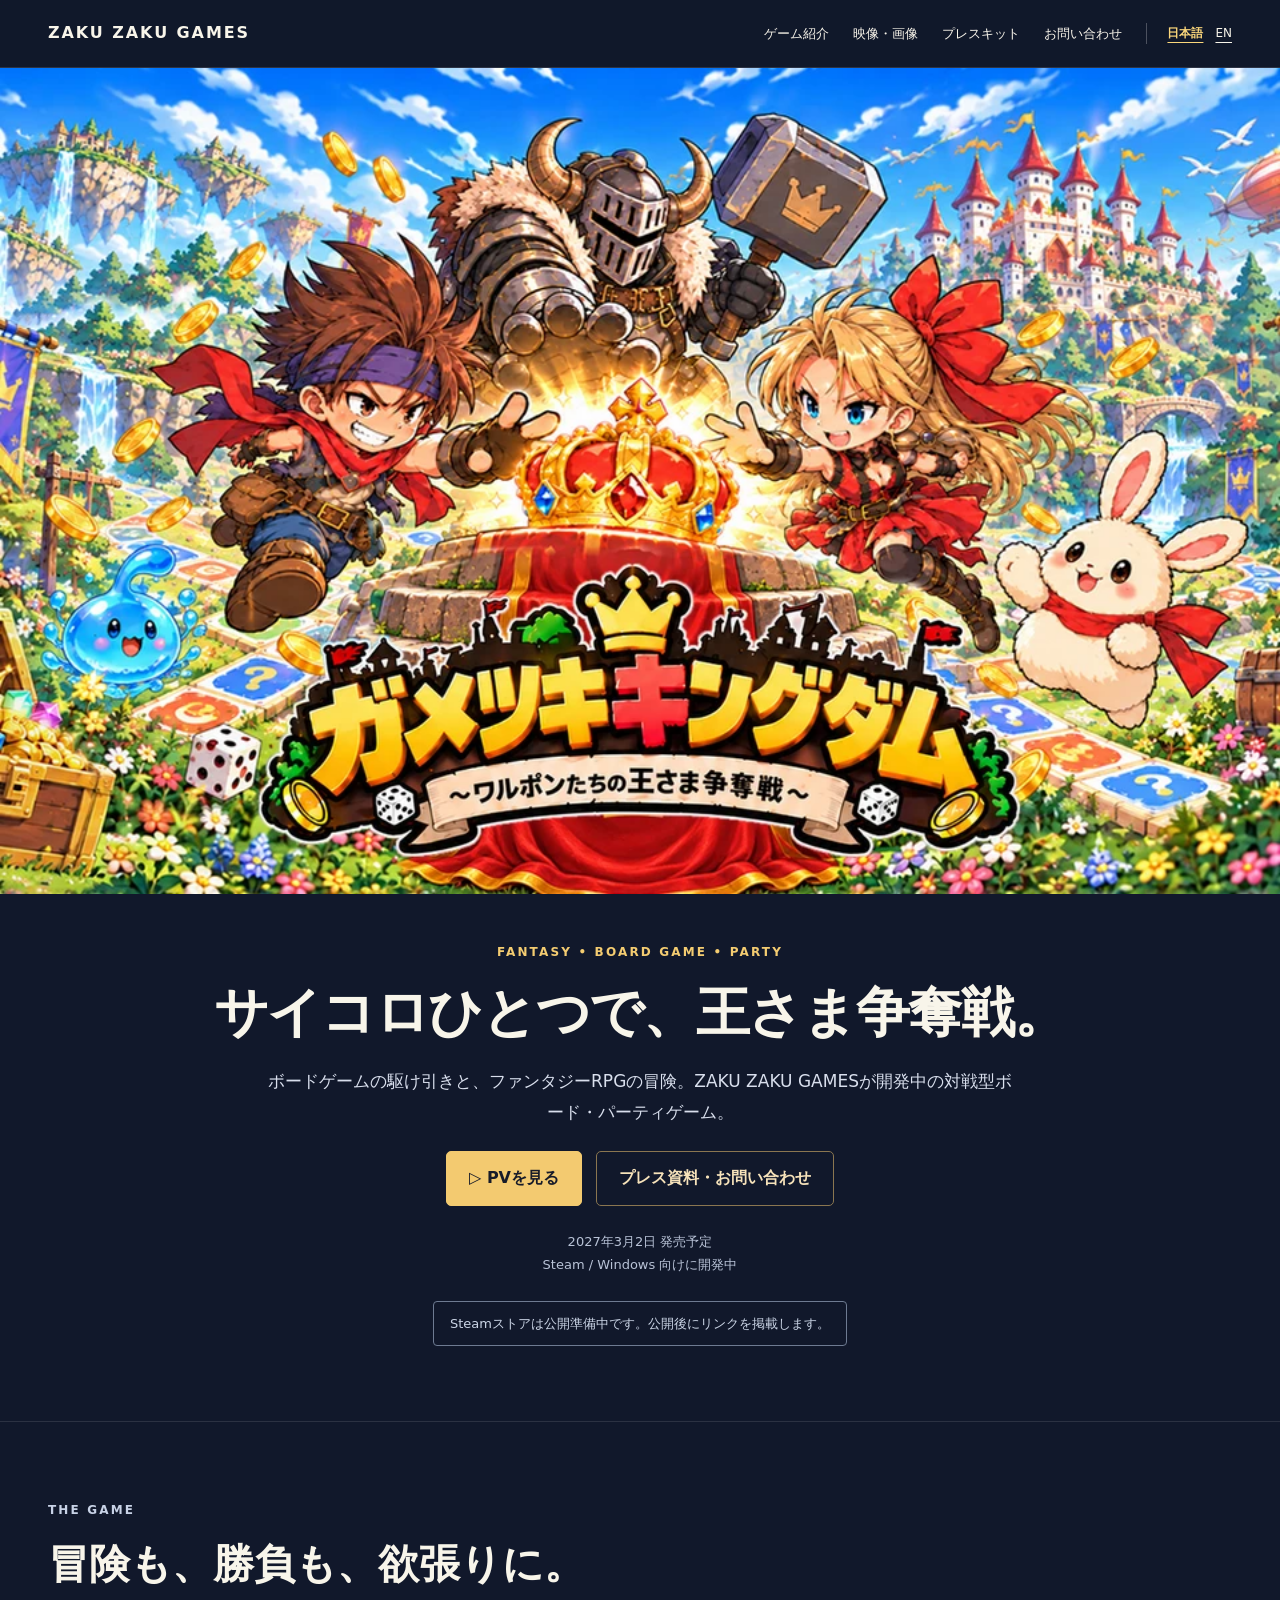
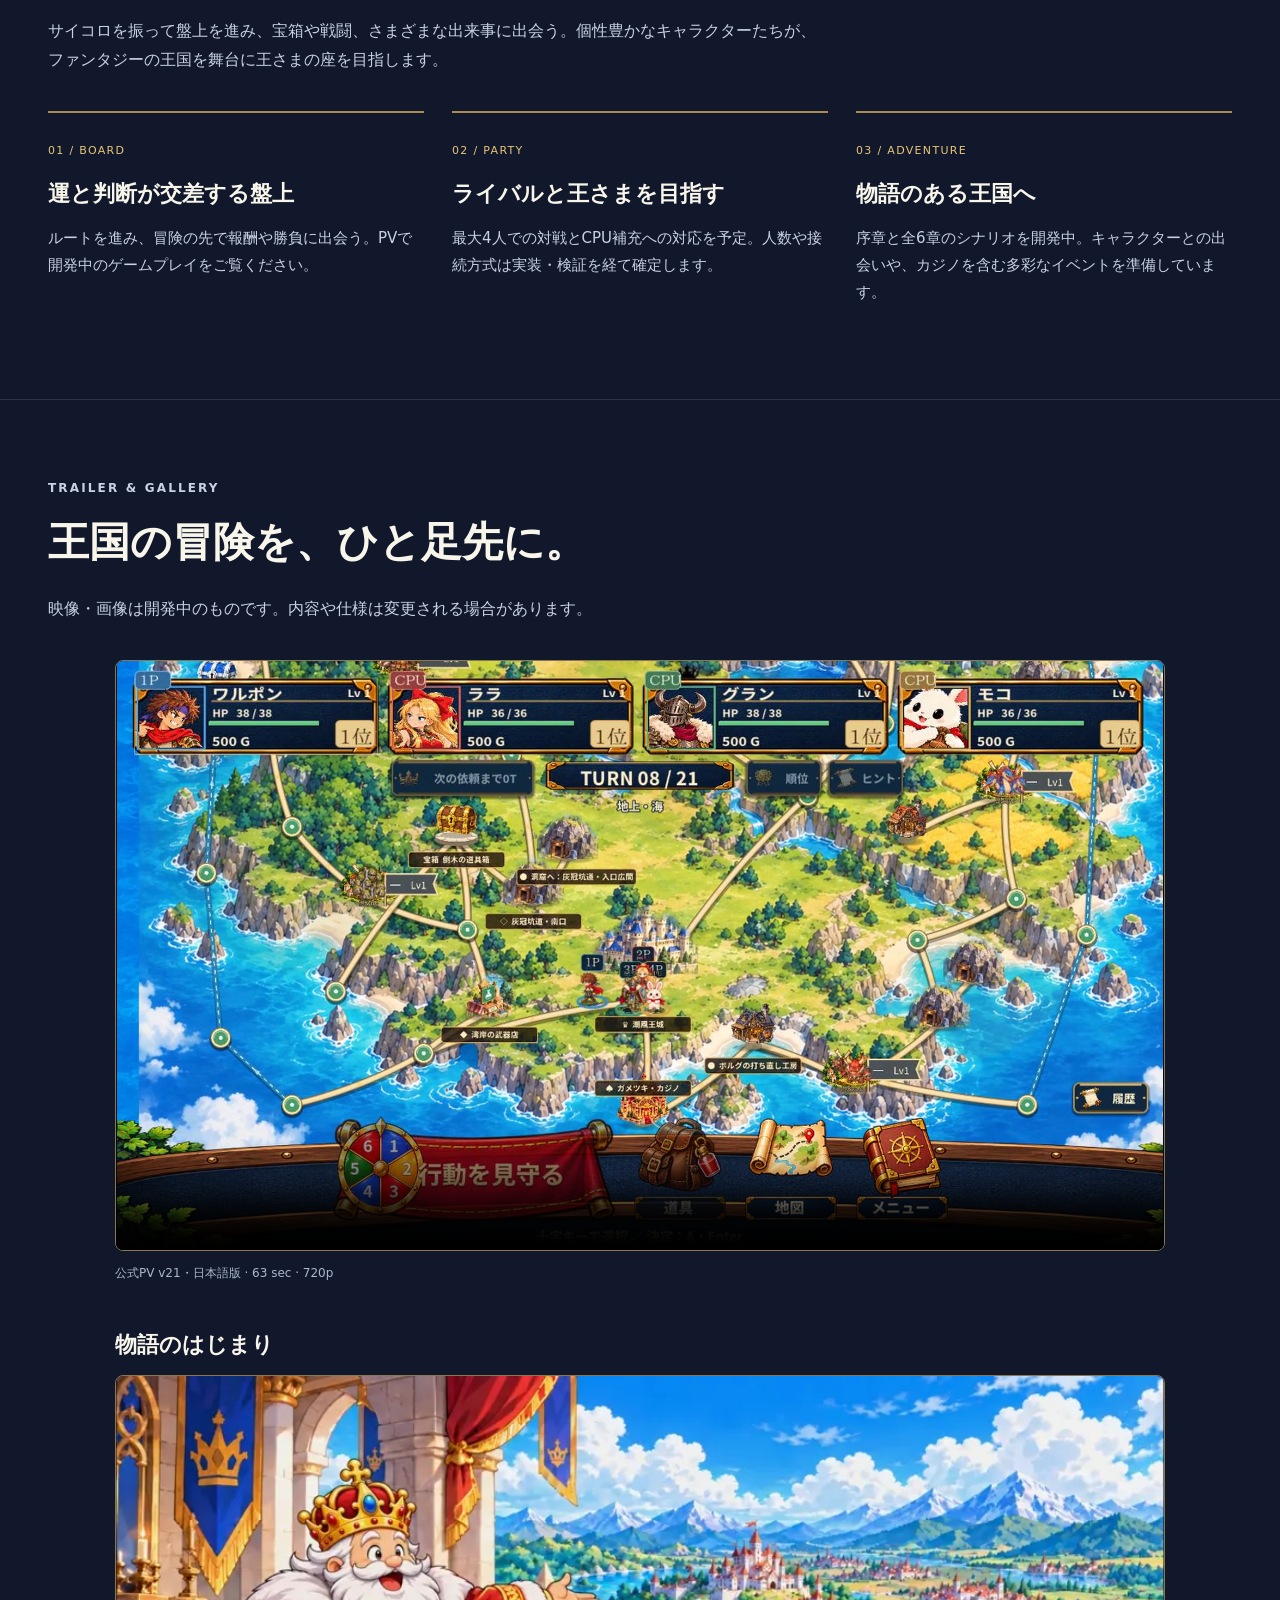
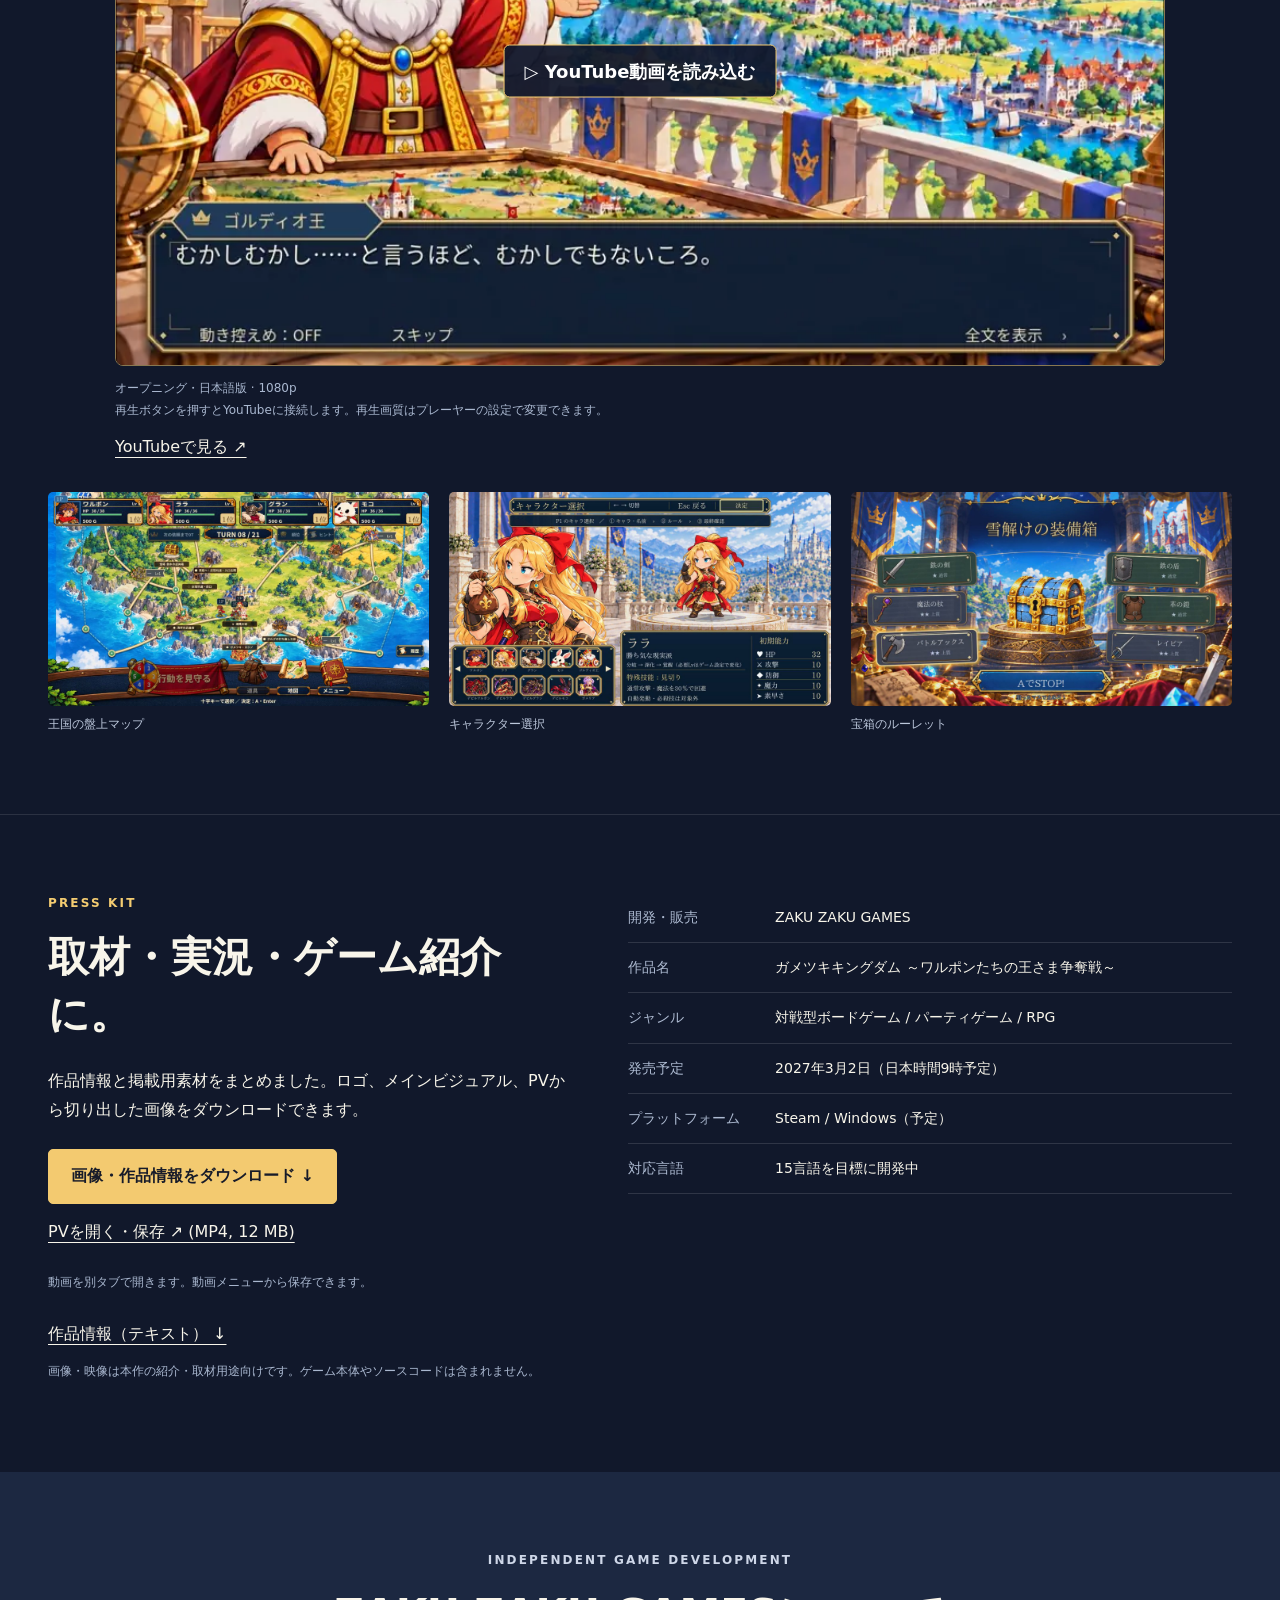
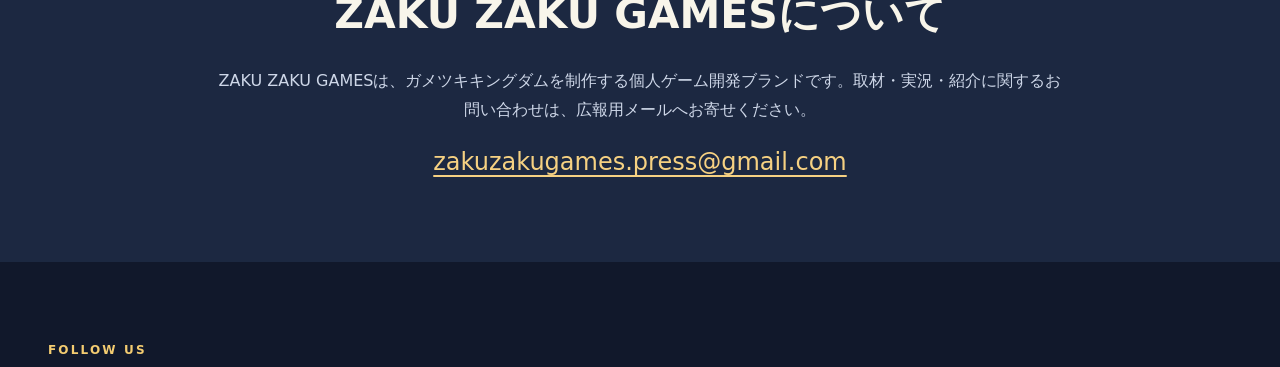
==== commit 529ef341: "Add official social channels to Japanese website" ====
--- a/index.html
+++ b/index.html
@@ -1 +1 @@
-<!doctype html><html lang="ja"><head><meta charset="utf-8"><meta name="viewport" content="width=device-width,initial-scale=1"><title>ガメツキキングダム ～ワルポンたちの王さま争奪戦～ | ZAKU ZAKU GAMES</title><meta name="description" content="ボードゲームの駆け引きと、ファンタジーRPGの冒険。ZAKU ZAKU GAMESが開発中の対戦型ボード・パーティゲーム。"><meta name="theme-color" content="#11182b"><meta property="og:type" content="website"><meta property="og:title" content="ガメツキキングダム ～ワルポンたちの王さま争奪戦～"><meta property="og:description" content="ボードゲームの駆け引きと、ファンタジーRPGの冒険。ZAKU ZAKU GAMESが開発中の対戦型ボード・パーティゲーム。"><meta property="og:image" content="https://zakuzaku-games.abrdns.com/assets/hero-ja-wide.webp"><link rel="stylesheet" href="./style.css"><link rel="canonical" href="https://zakuzaku-games.abrdns.com/"><meta property="og:url" content="https://zakuzaku-games.abrdns.com/"><meta property="og:site_name" content="ZAKU ZAKU GAMES"><meta property="og:locale" content="ja_JP"><meta name="twitter:card" content="summary_large_image"><link rel="alternate" hreflang="ja" href="https://zakuzaku-games.abrdns.com/"><link rel="alternate" hreflang="en" href="https://zakuzaku-games.abrdns.com/en/"><link rel="alternate" hreflang="x-default" href="https://zakuzaku-games.abrdns.com/"></head><body><a class="skip" href="#main">本文へ移動</a><header><nav aria-label="メインナビゲーション"><a class="brand" href="./index.html">ZAKU ZAKU GAMES</a><a class="navlink" href="#game">ゲーム紹介</a><a class="navlink" href="#media">映像・画像</a><a class="navlink" href="#press">プレスキット</a><a class="navlink" href="#contact">お問い合わせ</a><div class="lang"><a href="./index.html" lang="ja" aria-current="page">日本語</a><a href="./en/index.html" lang="en" >EN</a></div></nav></header><main id="main"><picture><source media="(max-width:750px)" srcset="./assets/hero-ja-narrow.webp"><img class="hero-art" src="./assets/hero-ja-wide.webp" width="1920" height="620" alt="ガメツキキングダム ～ワルポンたちの王さま争奪戦～" fetchpriority="high"></picture><section class="intro"><p class="eyebrow">FANTASY • BOARD GAME • PARTY</p><h1>サイコロひとつで、王さま争奪戦。</h1><p class="lead">ボードゲームの駆け引きと、ファンタジーRPGの冒険。ZAKU ZAKU GAMESが開発中の対戦型ボード・パーティゲーム。</p><div class="buttons"><a class="button" href="#media">▷ PVを見る</a><a class="button secondary" href="#press">プレス資料・お問い合わせ</a></div><p class="release">2027年3月2日 発売予定<br>Steam / Windows 向けに開発中</p><p class="steam-note">Steamストアは公開準備中です。公開後にリンクを掲載します。</p></section><div class="divider"><section class="section" id="game"><div class="section-head"><p class="eyebrow">THE GAME</p><h2>冒険も、勝負も、欲張りに。</h2><p>サイコロを振って盤上を進み、宝箱や戦闘、さまざまな出来事に出会う。個性豊かなキャラクターたちが、ファンタジーの王国を舞台に王さまの座を目指します。</p></div><div class="cards"><article class="card"><small>01 / BOARD</small><h3>運と判断が交差する盤上</h3><p>ルートを進み、冒険の先で報酬や勝負に出会う。PVで開発中のゲームプレイをご覧ください。</p></article><article class="card"><small>02 / PARTY</small><h3>ライバルと王さまを目指す</h3><p>最大4人での対戦とCPU補充への対応を予定。人数や接続方式は実装・検証を経て確定します。</p></article><article class="card"><small>03 / ADVENTURE</small><h3>物語のある王国へ</h3><p>序章と全6章のシナリオを開発中。キャラクターとの出会いや、カジノを含む多彩なイベントを準備しています。</p></article></div></section></div><div class="divider"><section class="section" id="media"><div class="section-head"><p class="eyebrow">TRAILER & GALLERY</p><h2>王国の冒険を、ひと足先に。</h2><p>映像・画像は開発中のものです。内容や仕様は変更される場合があります。</p></div><div class="video-wrap"><video controls playsinline preload="none" poster="./assets/screen-10.jpg" aria-label="公式PV v21・日本語版"><source src="https://zakuzaku-games-website.sinkokudesuna.workers.dev/assets/pv-ja.mp4" type="video/mp4"></video><p class="notice">公式PV v21・日本語版 · 63 sec · 720p</p></div><article class="video-wrap opening" id="opening"><h3>物語のはじまり</h3><div class="opening-player" data-video="EaRAlndQwMI" data-title="オープニング・日本語版"><button class="opening-load" type="button" aria-label="YouTube動画を読み込む"><img src="assets/opening-ja.webp" width="960" height="540" loading="lazy" alt=""><span>▷ YouTube動画を読み込む</span></button></div><p class="notice">オープニング・日本語版 · 1080p<br>再生ボタンを押すとYouTubeに接続します。再生画質はプレーヤーの設定で変更できます。</p><a href="https://www.youtube.com/watch?v=EaRAlndQwMI" target="_blank" rel="noopener noreferrer">YouTubeで見る ↗</a></article><div class="gallery"><figure><a href="./assets/screen-10.jpg"><img src="./assets/screen-10.jpg" alt="王国の盤上マップ" loading="lazy" width="1920" height="1080"></a><figcaption>王国の盤上マップ</figcaption></figure><figure><a href="./assets/screen-20.jpg"><img src="./assets/screen-20.jpg" alt="キャラクター選択" loading="lazy" width="1920" height="1080"></a><figcaption>キャラクター選択</figcaption></figure><figure><a href="./assets/screen-30.jpg"><img src="./assets/screen-30.jpg" alt="宝箱のルーレット" loading="lazy" width="1920" height="1080"></a><figcaption>宝箱のルーレット</figcaption></figure></div></section></div><div class="divider"><section class="section" id="press"><div class="press-grid"><div><p class="eyebrow">PRESS KIT</p><h2>取材・実況・ゲーム紹介に。</h2><p>作品情報と掲載用素材をまとめました。ロゴ、メインビジュアル、PVから切り出した画像をダウンロードできます。</p><div class="press-actions"><a class="button" href="./press/press-images.zip" download>画像・作品情報をダウンロード ↓</a><a href="https://zakuzaku-games-website.sinkokudesuna.workers.dev/assets/pv-ja.mp4" target="_blank" rel="noopener">PVを開く・保存 ↗ (MP4, 12 MB)</a><p class="notice">動画を別タブで開きます。動画メニューから保存できます。</p><a href="./press/facts-ja.txt" download>作品情報（テキスト） ↓</a></div><p class="notice">画像・映像は本作の紹介・取材用途向けです。ゲーム本体やソースコードは含まれません。</p></div><dl class="facts"><div><dt>開発・販売</dt><dd>ZAKU ZAKU GAMES</dd></div><div><dt>作品名</dt><dd>ガメツキキングダム ～ワルポンたちの王さま争奪戦～</dd></div><div><dt>ジャンル</dt><dd>対戦型ボードゲーム / パーティゲーム / RPG</dd></div><div><dt>発売予定</dt><dd>2027年3月2日（日本時間9時予定）</dd></div><div><dt>プラットフォーム</dt><dd>Steam / Windows（予定）</dd></div><div><dt>対応言語</dt><dd>15言語を目標に開発中</dd></div></dl></div></section></div><div class="contact" id="contact"><section class="section"><p class="eyebrow">INDEPENDENT GAME DEVELOPMENT</p><h2>ZAKU ZAKU GAMESについて</h2><p>ZAKU ZAKU GAMESは、ガメツキキングダムを制作する個人ゲーム開発ブランドです。取材・実況・紹介に関するお問い合わせは、広報用メールへお寄せください。</p><a class="email" href="mailto:zakuzakugames.press@gmail.com">zakuzakugames.press@gmail.com</a></section></div></main><footer><span>© ZAKU ZAKU GAMES</span><p>このサイト独自の広告・アクセス解析・入力フォームは使用しません。YouTube動画は操作後に外部サービスへ接続します。お問い合わせはメールアプリで開きます。</p></footer><script src="opening.js" defer></script></body></html>
+<!doctype html><html lang="ja"><head><meta charset="utf-8"><meta name="viewport" content="width=device-width,initial-scale=1"><title>ガメツキキングダム ～ワルポンたちの王さま争奪戦～ | ZAKU ZAKU GAMES</title><meta name="description" content="ボードゲームの駆け引きと、ファンタジーRPGの冒険。ZAKU ZAKU GAMESが開発中の対戦型ボード・パーティゲーム。"><meta name="theme-color" content="#11182b"><meta property="og:type" content="website"><meta property="og:title" content="ガメツキキングダム ～ワルポンたちの王さま争奪戦～"><meta property="og:description" content="ボードゲームの駆け引きと、ファンタジーRPGの冒険。ZAKU ZAKU GAMESが開発中の対戦型ボード・パーティゲーム。"><meta property="og:image" content="https://zakuzaku-games.abrdns.com/assets/hero-ja-wide.webp"><link rel="stylesheet" href="./style.css"><link rel="canonical" href="https://zakuzaku-games.abrdns.com/"><meta property="og:url" content="https://zakuzaku-games.abrdns.com/"><meta property="og:site_name" content="ZAKU ZAKU GAMES"><meta property="og:locale" content="ja_JP"><meta name="twitter:card" content="summary_large_image"><link rel="alternate" hreflang="ja" href="https://zakuzaku-games.abrdns.com/"><link rel="alternate" hreflang="en" href="https://zakuzaku-games.abrdns.com/en/"><link rel="alternate" hreflang="x-default" href="https://zakuzaku-games.abrdns.com/"></head><body><a class="skip" href="#main">本文へ移動</a><header><nav aria-label="メインナビゲーション"><a class="brand" href="./index.html">ZAKU ZAKU GAMES</a><a class="navlink" href="#game">ゲーム紹介</a><a class="navlink" href="#media">映像・画像</a><a class="navlink" href="#press">プレスキット</a><a class="navlink" href="#contact">お問い合わせ</a><div class="lang"><a href="./index.html" lang="ja" aria-current="page">日本語</a><a href="./en/index.html" lang="en" >EN</a></div></nav></header><main id="main"><picture><source media="(max-width:750px)" srcset="./assets/hero-ja-narrow.webp"><img class="hero-art" src="./assets/hero-ja-wide.webp" width="1920" height="620" alt="ガメツキキングダム ～ワルポンたちの王さま争奪戦～" fetchpriority="high"></picture><section class="intro"><p class="eyebrow">FANTASY • BOARD GAME • PARTY</p><h1>サイコロひとつで、王さま争奪戦。</h1><p class="lead">ボードゲームの駆け引きと、ファンタジーRPGの冒険。ZAKU ZAKU GAMESが開発中の対戦型ボード・パーティゲーム。</p><div class="buttons"><a class="button" href="#media">▷ PVを見る</a><a class="button secondary" href="#press">プレス資料・お問い合わせ</a></div><p class="release">2027年3月2日 発売予定<br>Steam / Windows 向けに開発中</p><p class="steam-note">Steamストアは公開準備中です。公開後にリンクを掲載します。</p></section><div class="divider"><section class="section" id="game"><div class="section-head"><p class="eyebrow">THE GAME</p><h2>冒険も、勝負も、欲張りに。</h2><p>サイコロを振って盤上を進み、宝箱や戦闘、さまざまな出来事に出会う。個性豊かなキャラクターたちが、ファンタジーの王国を舞台に王さまの座を目指します。</p></div><div class="cards"><article class="card"><small>01 / BOARD</small><h3>運と判断が交差する盤上</h3><p>ルートを進み、冒険の先で報酬や勝負に出会う。PVで開発中のゲームプレイをご覧ください。</p></article><article class="card"><small>02 / PARTY</small><h3>ライバルと王さまを目指す</h3><p>最大4人での対戦とCPU補充への対応を予定。人数や接続方式は実装・検証を経て確定します。</p></article><article class="card"><small>03 / ADVENTURE</small><h3>物語のある王国へ</h3><p>序章と全6章のシナリオを開発中。キャラクターとの出会いや、カジノを含む多彩なイベントを準備しています。</p></article></div></section></div><div class="divider"><section class="section" id="media"><div class="section-head"><p class="eyebrow">TRAILER & GALLERY</p><h2>王国の冒険を、ひと足先に。</h2><p>映像・画像は開発中のものです。内容や仕様は変更される場合があります。</p></div><div class="video-wrap"><video controls playsinline preload="none" poster="./assets/screen-10.jpg" aria-label="公式PV v21・日本語版"><source src="https://zakuzaku-games-website.sinkokudesuna.workers.dev/assets/pv-ja.mp4" type="video/mp4"></video><p class="notice">公式PV v21・日本語版 · 63 sec · 720p</p></div><article class="video-wrap opening" id="opening"><h3>物語のはじまり</h3><div class="opening-player" data-video="EaRAlndQwMI" data-title="オープニング・日本語版"><button class="opening-load" type="button" aria-label="YouTube動画を読み込む"><img src="assets/opening-ja.webp" width="960" height="540" loading="lazy" alt=""><span>▷ YouTube動画を読み込む</span></button></div><p class="notice">オープニング・日本語版 · 1080p<br>再生ボタンを押すとYouTubeに接続します。再生画質はプレーヤーの設定で変更できます。</p><a href="https://www.youtube.com/watch?v=EaRAlndQwMI" target="_blank" rel="noopener noreferrer">YouTubeで見る ↗</a></article><div class="gallery"><figure><a href="./assets/screen-10.jpg"><img src="./assets/screen-10.jpg" alt="王国の盤上マップ" loading="lazy" width="1920" height="1080"></a><figcaption>王国の盤上マップ</figcaption></figure><figure><a href="./assets/screen-20.jpg"><img src="./assets/screen-20.jpg" alt="キャラクター選択" loading="lazy" width="1920" height="1080"></a><figcaption>キャラクター選択</figcaption></figure><figure><a href="./assets/screen-30.jpg"><img src="./assets/screen-30.jpg" alt="宝箱のルーレット" loading="lazy" width="1920" height="1080"></a><figcaption>宝箱のルーレット</figcaption></figure></div></section></div><div class="divider"><section class="section" id="press"><div class="press-grid"><div><p class="eyebrow">PRESS KIT</p><h2>取材・実況・ゲーム紹介に。</h2><p>作品情報と掲載用素材をまとめました。ロゴ、メインビジュアル、PVから切り出した画像をダウンロードできます。</p><div class="press-actions"><a class="button" href="./press/press-images.zip" download>画像・作品情報をダウンロード ↓</a><a href="https://zakuzaku-games-website.sinkokudesuna.workers.dev/assets/pv-ja.mp4" target="_blank" rel="noopener">PVを開く・保存 ↗ (MP4, 12 MB)</a><p class="notice">動画を別タブで開きます。動画メニューから保存できます。</p><a href="./press/facts-ja.txt" download>作品情報（テキスト） ↓</a></div><p class="notice">画像・映像は本作の紹介・取材用途向けです。ゲーム本体やソースコードは含まれません。</p></div><dl class="facts"><div><dt>開発・販売</dt><dd>ZAKU ZAKU GAMES</dd></div><div><dt>作品名</dt><dd>ガメツキキングダム ～ワルポンたちの王さま争奪戦～</dd></div><div><dt>ジャンル</dt><dd>対戦型ボードゲーム / パーティゲーム / RPG</dd></div><div><dt>発売予定</dt><dd>2027年3月2日（日本時間9時予定）</dd></div><div><dt>プラットフォーム</dt><dd>Steam / Windows（予定）</dd></div><div><dt>対応言語</dt><dd>15言語を目標に開発中</dd></div></dl></div></section></div><div class="contact" id="contact"><section class="section"><p class="eyebrow">INDEPENDENT GAME DEVELOPMENT</p><h2>ZAKU ZAKU GAMESについて</h2><p>ZAKU ZAKU GAMESは、ガメツキキングダムを制作する個人ゲーム開発ブランドです。取材・実況・紹介に関するお問い合わせは、広報用メールへお寄せください。</p><a class="email" href="mailto:zakuzakugames.press@gmail.com">zakuzakugames.press@gmail.com</a></section></div><section class="section" id="social"><p class="eyebrow">FOLLOW US</p><h2>公式SNS</h2><p>最新映像や開発情報はこちら。</p><nav class="social-links" aria-label="公式SNS"><a class="button secondary" href="https://www.youtube.com/@ZAKUZAKU_GAMES" target="_blank" rel="noopener noreferrer">YouTube ↗</a><a class="button secondary" href="https://x.com/ZAKUZAKU_GAMES" target="_blank" rel="noopener noreferrer">X ↗</a><a class="button secondary" href="https://www.tiktok.com/@zakuzaku_games" target="_blank" rel="noopener noreferrer">TikTok ↗</a><a class="button secondary" href="https://www.instagram.com/zakuzaku.games/" target="_blank" rel="noopener noreferrer">Instagram ↗</a></nav></section></main><footer><span>© ZAKU ZAKU GAMES</span><p>このサイト独自の広告・アクセス解析・入力フォームは使用しません。YouTube動画は操作後に外部サービスへ接続します。お問い合わせはメールアプリで開きます。</p></footer><script src="opening.js" defer></script></body></html>
--- a/style.css
+++ b/style.css
@@ -1,3 +1,5 @@
 *{box-sizing:border-box}html{scroll-behavior:smooth;scroll-padding-top:90px}body{margin:0;background:#11182b;color:#f8f5ea;font-family:system-ui,-apple-system,"Noto Sans JP",sans-serif;line-height:1.8}a{color:inherit;text-underline-offset:5px}a:hover{color:#fbd77b}a:focus-visible,video:focus-visible{outline:3px solid #fbd77b;outline-offset:5px}.skip{position:absolute;top:-70px}.skip:focus{top:10px;background:#11182b;padding:10px;z-index:10}header{background:#11182bf5;border-bottom:1px solid #ffffff20;position:sticky;top:0;z-index:5}nav{max-width:1240px;margin:auto;display:flex;gap:24px;align-items:center;padding:19px 28px}.brand{font-size:16px;letter-spacing:.12em;font-weight:850;text-decoration:none;margin-right:auto}.navlink{font-size:13px;text-decoration:none}.lang{font-size:12px;display:flex;gap:12px;border-left:1px solid #ffffff40;padding-left:20px}.lang [aria-current]{color:#fbd77b;font-weight:800}.hero-art{display:block;width:100%;height:auto}.intro{max-width:1160px;margin:auto;text-align:center;padding:48px 24px 62px}.eyebrow{color:#f4cc71;letter-spacing:.18em;font-size:12px;font-weight:800;margin:0 0 14px}h1{font-size:clamp(30px,4.2vw,56px);line-height:1.3;margin:0 0 18px;letter-spacing:-.025em}h2{font-size:clamp(27px,3.2vw,42px);line-height:1.4;margin:0 0 24px}h3{font-size:22px;line-height:1.5;margin:14px 0}.lead{font-size:17px;color:#d9dfed;max-width:760px;margin:0 auto 24px}.buttons{display:flex;justify-content:center;gap:14px;flex-wrap:wrap}.button{display:inline-block;text-decoration:none;padding:12px 22px;border-radius:5px;font-weight:750;background:#f3ca70;color:#171b29;border:1px solid #f3ca70}.button:hover{background:#ffe4a3;color:#171b29}.button.secondary{color:#f6e2ba;background:transparent;border-color:#8a7650}.release{font-size:13px;color:#b9c3d7;margin:24px 0 0}.section{padding:78px 28px;max-width:1240px;margin:auto}.section-head{max-width:780px;margin-bottom:36px}.section-head p{color:#c8d2e6}.divider{border-top:1px solid #ffffff1c}.cards{display:grid;grid-template-columns:repeat(3,1fr);gap:28px}.card{border-top:2px solid #a88b51;padding-top:22px}.card p{color:#c8d2e6;font-size:15px}.card small{color:#e9c575;letter-spacing:.12em;font-size:11px}video{display:block;width:100%;background:#060910;aspect-ratio:16/9;border-radius:8px;border:1px solid #887750}.video-wrap{max-width:1050px;margin:auto}.notice{color:#aab8d0;font-size:12px}.gallery{display:grid;grid-template-columns:repeat(3,1fr);gap:20px;margin-top:30px}figure{margin:0}figure img{width:100%;height:auto;border-radius:5px;display:block}figcaption{font-size:12px;color:#bdc8dc;margin-top:8px}.press-grid{display:grid;grid-template-columns:1fr 1.15fr;gap:55px}.facts{margin:0;font-size:14px}.facts div{padding:12px 0;border-bottom:1px solid #ffffff20;display:grid;grid-template-columns:135px 1fr;gap:12px}dt{color:#aebbd2}dd{margin:0;overflow-wrap:anywhere}.press-actions{display:flex;flex-direction:column;align-items:flex-start;gap:14px;margin-top:24px}.contact{background:#1c2841}.contact .section{max-width:900px;text-align:center}.email{font-size:clamp(16px,3vw,24px);overflow-wrap:anywhere;color:#f6d182}.contact p{color:#ced7e8}.steam-note{display:inline-block;border:1px solid #6e7b92;padding:10px 16px;border-radius:4px;font-size:13px;color:#cbd5e6;margin-top:24px}footer{padding:30px 28px;max-width:1240px;margin:auto;display:flex;gap:30px;justify-content:space-between;color:#8f9db6;font-size:11px}footer p{margin:0;max-width:650px}@media(max-width:750px){nav{padding:15px 18px;gap:12px;flex-wrap:wrap}.brand{font-size:13px}.navlink{display:none}.lang{padding-left:12px}.intro{padding:32px 20px 44px}.lead{font-size:15px}.section{padding:48px 20px}.cards{grid-template-columns:1fr;gap:25px}.card h3{margin:8px 0}.gallery{grid-template-columns:1fr;gap:20px}.press-grid{grid-template-columns:1fr;gap:28px}.facts div{grid-template-columns:105px 1fr}footer{flex-direction:column;gap:14px}.buttons .button{width:100%}}@media(prefers-reduced-motion:reduce){html{scroll-behavior:auto}}
 
 .opening{margin-top:44px}.opening-player{aspect-ratio:16/9;border:1px solid #887750;border-radius:8px;overflow:hidden;background:#060910}.opening-player iframe{display:block;width:100%;height:100%;border:0}.opening-load{display:block;position:relative;width:100%;height:100%;padding:0;border:0;cursor:pointer;color:#fff;background:#060910}.opening-load img{display:block;width:100%;height:100%;object-fit:cover}.opening-load span{position:absolute;left:50%;top:50%;transform:translate(-50%,-50%);padding:12px 20px;border-radius:6px;background:#11182bf0;border:1px solid #f3ca70;font:700 clamp(13px,2vw,18px)/1.5 system-ui;max-width:90%;width:max-content}.opening-load:focus-visible{outline:4px solid #fbd77b;outline-offset:-5px}
+
+.social-links{display:flex;flex-wrap:wrap;gap:12px;margin-top:24px}.social-links .button{min-width:120px;text-align:center}
